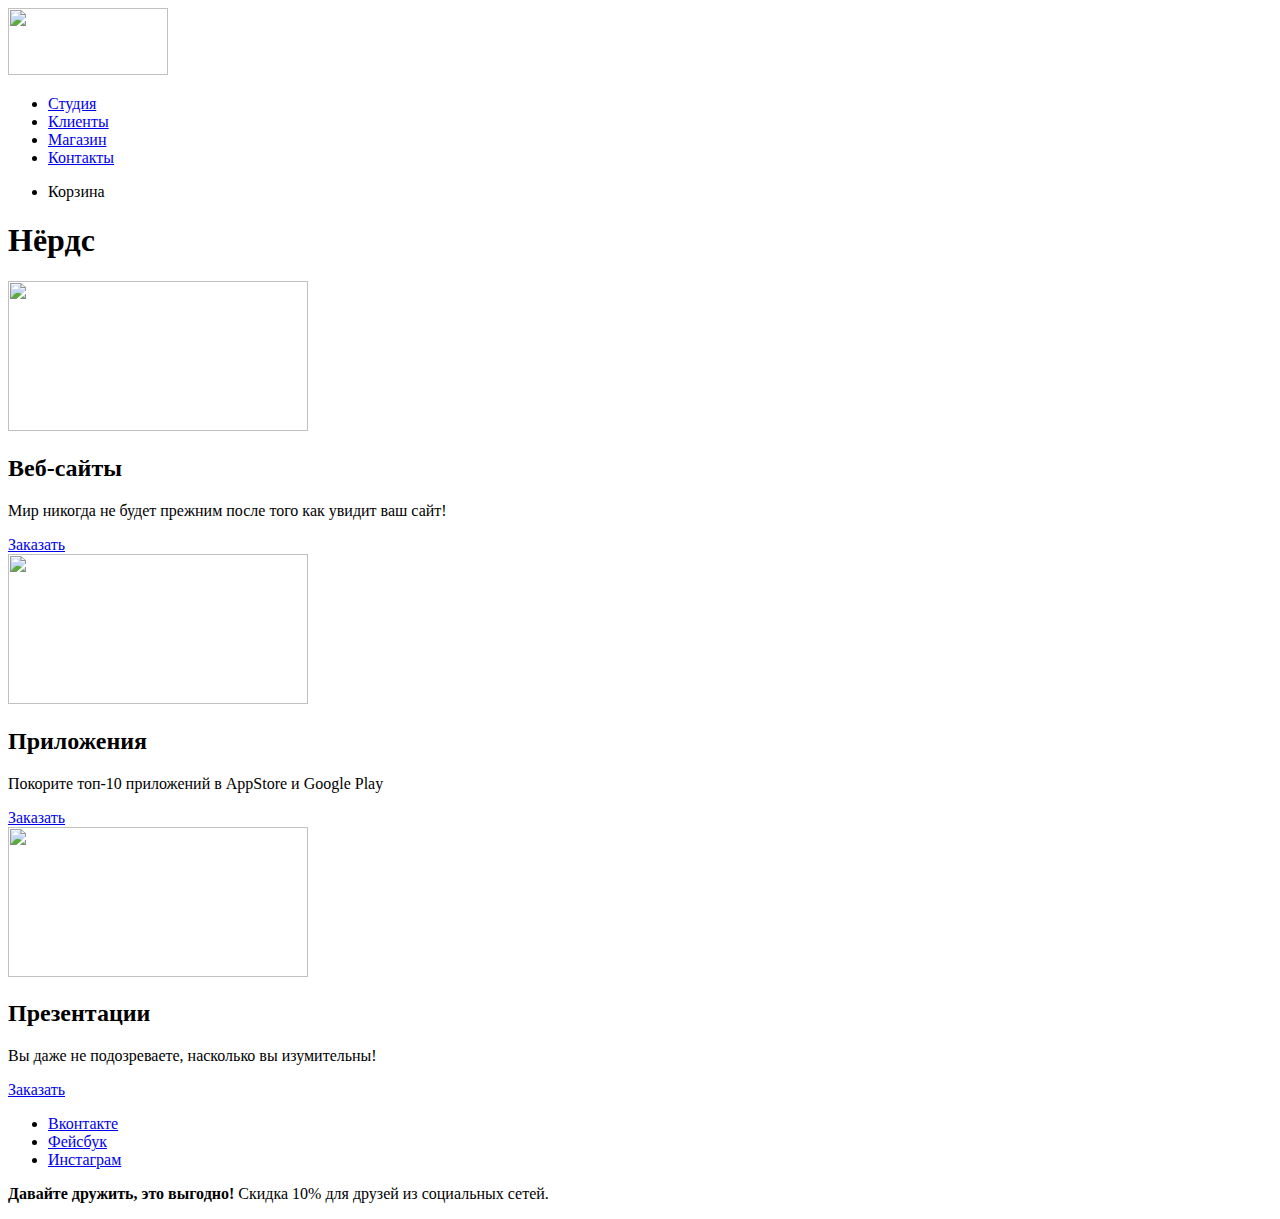
==== index.html @ 56edaf21 "Main page" ====
<!DOCTYPE html>
<html lang="ru">
  <head>
    <meta charset="utf-8">
    <title>Нёрдс</title>
  </head>
  <body>
    <header class="main-header">
      <nav class="main-navigation">
        <a class="main-header-logo">
          <img src="img/logo.svg" width="160" height="67">
        </a>
        <ul class="main-menu">
          <li><a href="studio.html">Студия</a></li>
          <li><a href="clients.html">Клиенты</a></li>
          <li><a href="catalog.html">Магазин</a></li>
          <li><a href="contacts.html">Контакты</a></li>
        </ul>
        <ul class="cart">
          <li class="login-cart">Корзина</li>
        </ul>
      </nav>
    </header>
    <main class="container">
      <h1 class="visually-hidden">Нёрдс</h1>
      <section class="features">
        <!--Здесь будет реклама, возможно article-->
      </section>
      <section class="web-site">
        <a href="#"><img src="img/web-site.svg" width="300" height="150"></a>
        <h2>Веб-сайты</h2>
        <p>
          Мир никогда не будет прежним после того как увидит ваш сайт!
        </p>
        <a class="button" href="order.html">Заказать</a>
      </section>
      <section class="apps">
        <a href="#"><img src="img/apps.svg" width="300" height="150"></a>
        <h2>Приложения</h2>
        <p>
          Покорите топ-10 приложений в AppStore и Google Play
        </p>
        <a class="button" href="order.html">Заказать</a>
      </section>
      <section class="presentation">
        <a href="#"><img src="img/presentation.svg" width="300" height="150"></a>
        <h2>Презентации</h2>
        <p>
          Вы даже не подозреваете, насколько вы изумительны!</p>
        <a class="button" href="order.html">Заказать</a>
      </section>
      <section>
        <!--Здесь будет информация-->
      </section>
    </main>
    <footer class="main-footer">
      <div class="footer-social">
        <ul>
          <li><a href="#">Вконтакте</a></li>
          <li><a href="#">Фейсбук</a></li>
          <li><a href="#">Инстаграм</a></li>
        </ul>
      </div>
      <p class="footer-slogan">
        <b>Давайте дружить, это выгодно!</b>
        Скидка 10% для друзей из социальных сетей.
      </p>
    </footer>
  </body>
</html>
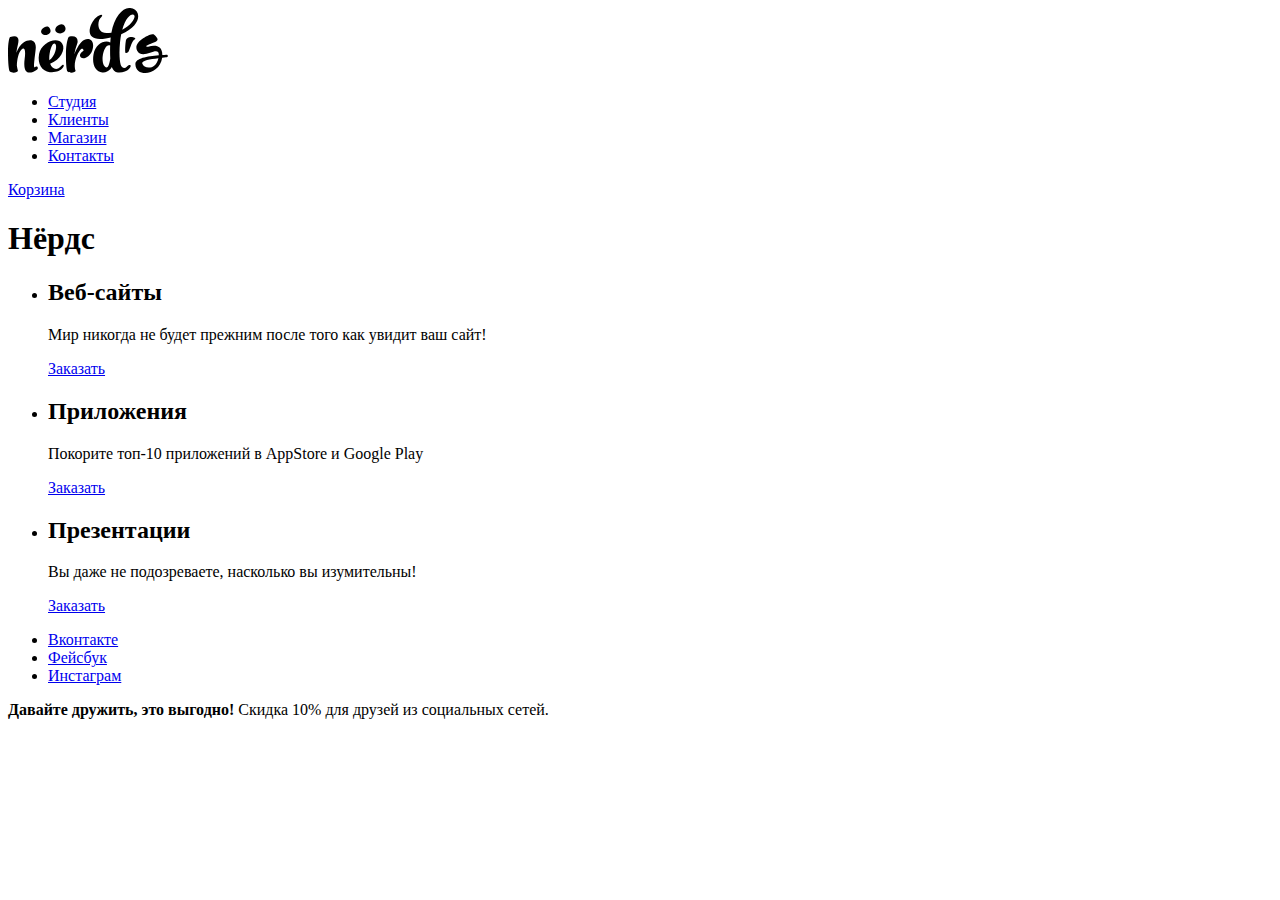
==== commit 343f1f00: "image" ====
--- a/index.html
+++ b/index.html
@@ -1,70 +1,70 @@
 <!DOCTYPE html>
 <html lang="ru">
-  <head>
-    <meta charset="utf-8">
-    <title>Нёрдс</title>
-  </head>
-  <body>
-    <header class="main-header">
-      <nav class="main-navigation">
-        <a class="main-header-logo">
-          <img src="img/logo.svg" width="160" height="67">
-        </a>
-        <ul class="main-menu">
-          <li><a href="studio.html">Студия</a></li>
-          <li><a href="clients.html">Клиенты</a></li>
-          <li><a href="catalog.html">Магазин</a></li>
-          <li><a href="contacts.html">Контакты</a></li>
-        </ul>
-        <ul class="cart">
-          <li class="login-cart">Корзина</li>
-        </ul>
-      </nav>
-    </header>
-    <main class="container">
-      <h1 class="visually-hidden">Нёрдс</h1>
-      <section class="features">
-        <!--Здесь будет реклама, возможно article-->
-      </section>
-      <section class="web-site">
-        <a href="#"><img src="img/web-site.svg" width="300" height="150"></a>
-        <h2>Веб-сайты</h2>
-        <p>
-          Мир никогда не будет прежним после того как увидит ваш сайт!
-        </p>
-        <a class="button" href="order.html">Заказать</a>
-      </section>
-      <section class="apps">
-        <a href="#"><img src="img/apps.svg" width="300" height="150"></a>
-        <h2>Приложения</h2>
-        <p>
-          Покорите топ-10 приложений в AppStore и Google Play
-        </p>
-        <a class="button" href="order.html">Заказать</a>
-      </section>
-      <section class="presentation">
-        <a href="#"><img src="img/presentation.svg" width="300" height="150"></a>
-        <h2>Презентации</h2>
-        <p>
-          Вы даже не подозреваете, насколько вы изумительны!</p>
-        <a class="button" href="order.html">Заказать</a>
-      </section>
-      <section>
-        <!--Здесь будет информация-->
-      </section>
-    </main>
-    <footer class="main-footer">
-      <div class="footer-social">
-        <ul>
-          <li><a href="#">Вконтакте</a></li>
-          <li><a href="#">Фейсбук</a></li>
-          <li><a href="#">Инстаграм</a></li>
-        </ul>
-      </div>
-      <p class="footer-slogan">
-        <b>Давайте дружить, это выгодно!</b>
-        Скидка 10% для друзей из социальных сетей.
-      </p>
-    </footer>
-  </body>
+	<head>
+		<meta charset="utf-8">
+		<title>Нёрдс</title>
+	</head>
+	<body>
+		<header class="main-header">
+			<nav class="main-navigation">
+				<a>
+					<img src="img/logo.svg" width="160" height="65" alt="Нёрдс">
+				</a>
+				<ul class="main-menu">
+					<li><a href="studio.html">Студия</a></li>
+					<li><a href="clients.html">Клиенты</a></li>
+					<li><a href="catalog.html">Магазин</a></li>
+					<li><a href="contacts.html">Контакты</a></li>
+				</ul>
+			</nav>
+			<p class="login-cart">
+				<a href="#">Корзина</a>
+			</p>
+		</header>
+		<main class="container">
+			<h1 class="visually-hidden">Нёрдс</h1>
+			<section class="features">
+				<!--Здесь будет реклама, возможно article-->
+			</section>
+			<ul class="service">
+				<li class="web-site">
+					<h2>Веб-сайты</h2>
+					<p>
+						Мир никогда не будет прежним после того как увидит ваш сайт!
+					</p>
+					<a class="button" href="order.html">Заказать</a>
+				</li>
+				<li class="apps">
+					<h2>Приложения</h2>
+					<p>
+						Покорите топ-10 приложений в AppStore и Google Play
+					</p>
+					<a class="button" href="order.html">Заказать</a>
+				</li>
+				<li class="presentation">
+					<h2>Презентации</h2>
+					<p>
+					Вы даже не подозреваете, насколько вы изумительны!
+					</p>
+					<a class="button" href="order.html">Заказать</a>
+				</li>
+			</ul>
+			<section>
+				<!--Здесь будет информация-->
+			</section>
+		</main>
+		<footer class="main-footer">
+			<div class="footer-social">
+				<ul>
+					<li><a href="#">Вконтакте</a></li>
+					<li><a href="#">Фейсбук</a></li>
+					<li><a href="#">Инстаграм</a></li>
+				</ul>
+			</div>
+			<p class="footer-slogan">
+				<b>Давайте дружить, это выгодно!</b>
+				Скидка 10% для друзей из социальных сетей.
+			</p>
+		</footer>
+	</body>
 </html>
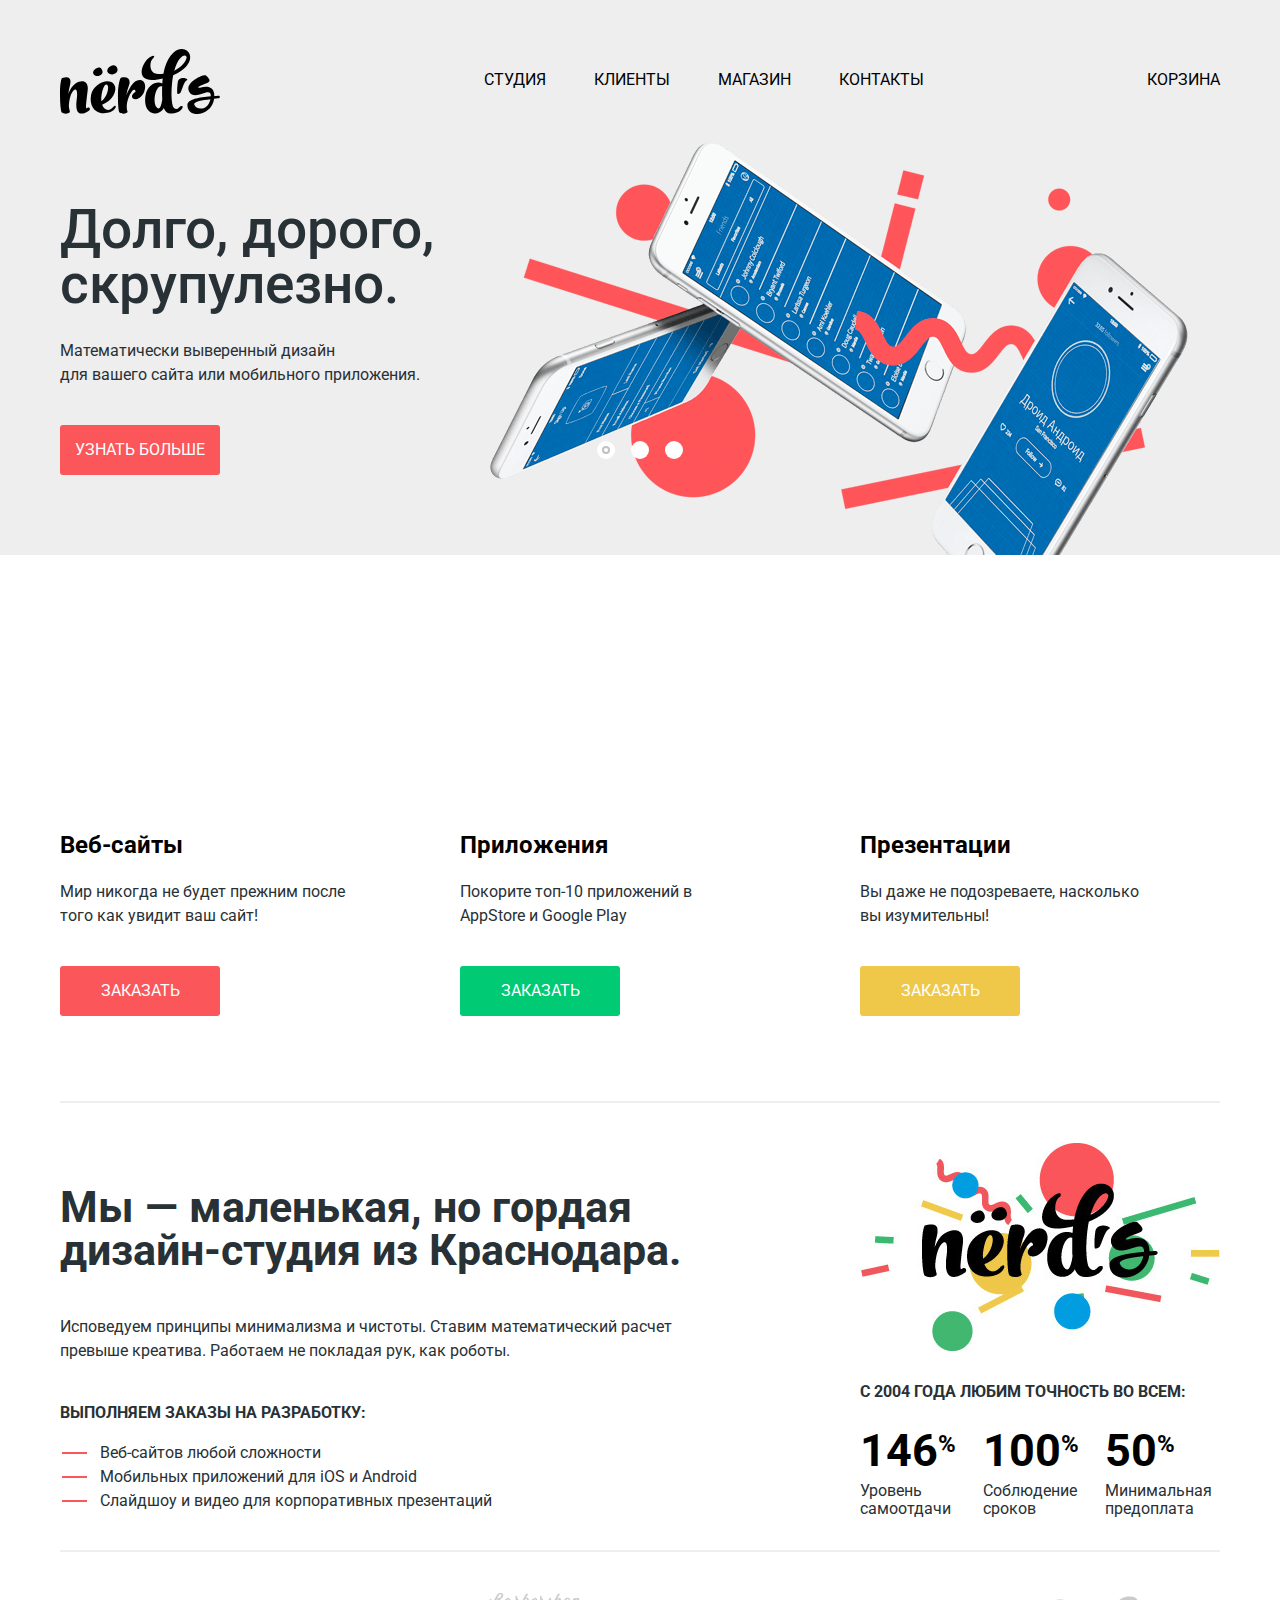
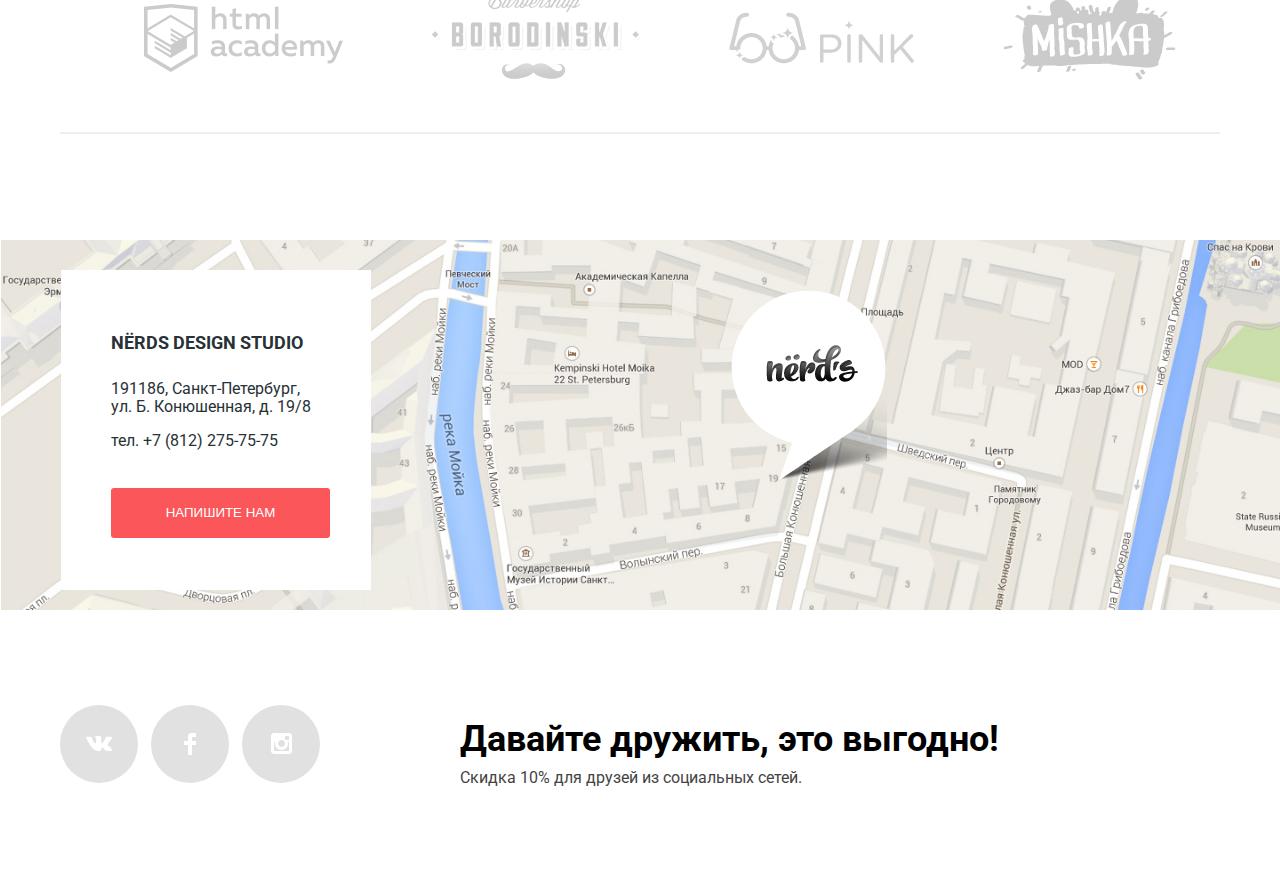
==== commit a8186839: "80%" ====
--- a/index.html
+++ b/index.html
@@ -1,70 +1,333 @@
 <!DOCTYPE html>
 <html lang="ru">
-	<head>
-		<meta charset="utf-8">
-		<title>Нёрдс</title>
-	</head>
-	<body>
-		<header class="main-header">
-			<nav class="main-navigation">
-				<a>
-					<img src="img/logo.svg" width="160" height="65" alt="Нёрдс">
-				</a>
-				<ul class="main-menu">
-					<li><a href="studio.html">Студия</a></li>
-					<li><a href="clients.html">Клиенты</a></li>
-					<li><a href="catalog.html">Магазин</a></li>
-					<li><a href="contacts.html">Контакты</a></li>
-				</ul>
-			</nav>
-			<p class="login-cart">
-				<a href="#">Корзина</a>
-			</p>
-		</header>
-		<main class="container">
-			<h1 class="visually-hidden">Нёрдс</h1>
-			<section class="features">
-				<!--Здесь будет реклама, возможно article-->
-			</section>
-			<ul class="service">
-				<li class="web-site">
-					<h2>Веб-сайты</h2>
-					<p>
-						Мир никогда не будет прежним после того как увидит ваш сайт!
-					</p>
-					<a class="button" href="order.html">Заказать</a>
-				</li>
-				<li class="apps">
-					<h2>Приложения</h2>
-					<p>
-						Покорите топ-10 приложений в AppStore и Google Play
-					</p>
-					<a class="button" href="order.html">Заказать</a>
-				</li>
-				<li class="presentation">
-					<h2>Презентации</h2>
-					<p>
-					Вы даже не подозреваете, насколько вы изумительны!
-					</p>
-					<a class="button" href="order.html">Заказать</a>
-				</li>
-			</ul>
-			<section>
-				<!--Здесь будет информация-->
-			</section>
-		</main>
-		<footer class="main-footer">
-			<div class="footer-social">
-				<ul>
-					<li><a href="#">Вконтакте</a></li>
-					<li><a href="#">Фейсбук</a></li>
-					<li><a href="#">Инстаграм</a></li>
-				</ul>
-			</div>
-			<p class="footer-slogan">
-				<b>Давайте дружить, это выгодно!</b>
-				Скидка 10% для друзей из социальных сетей.
-			</p>
-		</footer>
-	</body>
+  <head>
+    <meta charset="utf-8" />
+    <title>Нёрдс</title>
+    <link
+      href="https://fonts.googleapis.com/css?family=Roboto:400,500,700&amp;subset=cyrillic"
+      rel="stylesheet"
+    />
+    <link href="css/normalize.css" rel="stylesheet" />
+    <link href="css/style.css" rel="stylesheet" />
+  </head>
+  <body>
+    <header class="main-header">
+      <div class="container">
+        <nav class="main-navigation">
+          <a>
+            <img src="img/logo.svg" width="160" height="65" alt="Нёрдс" />
+          </a>
+          <ul class="main-menu">
+            <li><a href="studio.html">Студия</a></li>
+            <li><a href="clients.html">Клиенты</a></li>
+            <li><a href="catalog.html">Магазин</a></li>
+            <li><a href="contacts.html">Контакты</a></li>
+          </ul>
+          <p class="login-cart">
+            <a href="#">Корзина</a>
+          </p>
+        </nav>
+        <h1 class="visually-hidden">Магазин готовых шаблонов</h1>
+        <section class="slider">
+          <div class="container">
+            <h2 class="visually-hidden">Преимущества</h2>
+            <input class="visually-hidden" type="radio" id="product-1" name="toggle" checked>
+            <input class="visually-hidden" type="radio" id="product-2" name="toggle">
+            <input class="visually-hidden" type="radio" id="product-3" name="toggle">
+            <div class="slider-controls">
+              <label
+                class="slider-controls-item slider-controls-item--1"
+                for="product-1"
+                >Первый</label
+              >
+              <label
+                class="slider-controls-item slider-controls-item--2"
+                for="product-2"
+                >Второй</label
+              >
+              <label
+                class="slider-controls-item slider-controls-item--3"
+                for="product-3"
+                >Третий</label
+              >
+            </div>
+            <ul class="slider-list">
+              <li class="slider-item">
+                <h3>
+                  Долго, дорого,<br />
+                  скрупулезно.
+                </h3>
+                <p>
+                  Математически выверенный дизайн<br />
+                  для вашего сайта или мобильного приложения.
+                </p>
+                <a class="slider-item-button button" href="#">Узнать больше</a>
+              </li>
+              <li class="slider-item">
+                <h3>Любим математику как никто другой</h3>
+                <p>
+                  Никакого креатива, только математические формулы для расчета
+                  идеальных пропорций.
+                </p>
+                <a class="slider-item-button button" href="#">Узнать больше</a>
+              </li>
+              <li class="slider-item">
+                <h3>
+                  Только ночь,<br />
+                  только хардкор
+                </h3>
+                <p>
+                  Работать днем, как все? Мы против этого.<br />
+                  Ближе к полуночи работа только начинается.
+                </p>
+                <a class="slider-item-button button" href="#">Узнать больше</a>
+              </li>
+            </ul>
+          </div>
+        </section>
+      </div>
+    </header>
+    <main>
+      <section class="features"></section>
+      <section class="service-menu container">
+        <h1 class="visually-hidden">Нёрдс</h1>
+        <ul class="service">
+          <li class="card web-site">
+            <h2>Веб-сайты</h2>
+            <p>
+              Мир никогда не будет прежним после того как увидит ваш сайт!
+            </p>
+            <a class="button" href="order.html">Заказать</a>
+          </li>
+          <li class="card apps">
+            <h2>Приложения</h2>
+            <p>
+              Покорите топ-10 приложений в AppStore и Google Play
+            </p>
+            <a class="button" href="order.html">Заказать</a>
+          </li>
+          <li class="card presentation">
+            <h2>Презентации</h2>
+            <p>
+              Вы даже не подозреваете, насколько вы изумительны!
+            </p>
+            <a class="button" href="order.html">Заказать</a>
+          </li>
+        </ul>
+      </section>
+      <section class="nerds-infromation container">
+        <!--В ie11 и мозиле уезжает-->
+        <h2 class="visually-hidden">Информация о Нёрдсе</h2>
+        <div class="nerds-infromation-text">
+          <h3>Мы — маленькая, но гордая дизайн-студия из Краснодара.</h3>
+          <p>
+            Исповедуем принципы минимализма и чистоты. Ставим математический
+            расчет превыше креатива. Работаем не покладая рук, как роботы.
+          </p>
+          <b>Выполняем заказы на разработку:</b>
+          <ul>
+            <li>Веб-сайтов любой сложности</li>
+            <li>Мобильных приложений для iOS и Android</li>
+            <li>Слайдшоу и видео для корпоративных презентаций</li>
+          </ul>
+        </div>
+        <div class="nerds-infromation-stat">
+          <b>с 2004 года Любим точность во всем:</b>
+          <ul>
+            <li>
+              <strong>146<span>%</span></strong> Уровень самоотдачи
+            </li>
+            <li>
+              <strong>100<span>%</span></strong> Соблюдение сроков
+            </li>
+            <li>
+              <strong>50<span>%</span></strong> Минимальная предоплата
+            </li>
+          </ul>
+        </div>
+      </section>
+      <section class="container">
+        <h2 class="visually-hidden">Портфолио</h2>
+        <ul class="portfolio">
+          <li>
+            <a href="https://htmlacademy.ru/intensive/htmlcss"
+              ><img
+                src="img/portfolio-HTML.png"
+                alt="HTML academy"
+                width="199"
+                height="68"
+            /></a>
+          </li>
+          <li>
+            <a href="#"
+              ><img
+                src="img/portfolio-borodinski.png"
+                width="209"
+                height="90"
+                alt="borodinski"
+            /></a>
+          </li>
+          <li>
+            <a href="#"
+              ><img
+                src="img/portfolio-pink.png"
+                width="185"
+                height="52"
+                alt="pink"
+            /></a>
+          </li>
+          <li>
+            <a href="#"
+              ><img
+                src="img/portfolio-mishka.png"
+                width="173"
+                height="84"
+                alt="mishka"
+            /></a>
+          </li>
+        </ul>
+      </section>
+      <section class="contacts">
+        <h2 class="visually-hidden">Контакты Нердс</h2>
+        <div class="contacts-map">
+          <div class="container">
+            <div class="contacts-details">
+              <h2>NЁRDS DESIGN STUDIO</h2>
+              <p>191186, Санкт-Петербург, ул. Б. Конюшенная, д. 19/8</p>
+              <p>
+                тел. +7 (812) 275-75-75
+              </p>
+              <button class="feedback-button button-open button" type="submit">
+                Напишите нам
+              </button>
+            </div>
+            <div class="marker-map"></div>
+          </div>
+        </div>
+      </section>
+    </main>
+    <footer class="main-footer">
+      <div class="container">
+        <div class="footer-social">
+          <ul>
+            <li>
+              <a class="social-button" href="#"
+                ><span class="visually-hidden">Вконтакте</span>
+                <svg
+                  xmlns="http://www.w3.org/2000/svg"
+                  width="26"
+                  height="15"
+                  viewBox="0 0 26 15"
+                >
+                  <path
+                    fill="#FFF"
+                    d="M16.138 11.51c.956-.309 2.18 2.04 3.483 2.939.978.681 1.727.534 1.727.534l3.473-.05s1.815-.112.957-1.554c-.071-.12-.503-1.069-2.585-3.022-2.177-2.043-1.882-1.712.739-5.244 1.597-2.153 2.236-3.468 2.036-4.028-.192-.539-1.365-.399-1.365-.399L20.69.713c-.381.001-.704.119-.851.515-.003.004-.621 1.666-1.445 3.079-1.741 2.989-2.436 3.148-2.724 2.961-.661-.433-.494-1.737-.494-2.664 0-2.897.432-4.105-.846-4.417-.427-.104-.739-.172-1.828-.182-1.392-.021-2.574 0-3.244.329-.445.223-.786.712-.579.74.26.035.843.16 1.155.586.401.552.389 1.789.389 1.789s.229 3.411-.54 3.834c-.528.29-1.25-.302-2.803-3.016-.793-1.388-1.392-2.922-1.392-2.922s-.116-.285-.326-.441c-.25-.185-.6-.244-.6-.244L.848.684S.29.7.085.946c-.182.218-.015.668-.015.668s2.909 6.881 6.203 10.347c3.02 3.182 6.452 2.971 6.452 2.971h1.555s.469-.054.709-.312c.224-.24.214-.691.214-.691s-.031-2.109.935-2.419z"
+                  />
+                </svg>
+              </a>
+            </li>
+            <li>
+              <a class="social-button" href="#"
+                ><span class="visually-hidden">Фейсбук</span>
+                <svg
+                  xmlns="http://www.w3.org/2000/svg"
+                  width="12"
+                  height="22"
+                  viewBox="0 0 12 22"
+                >
+                  <path
+                    fill="#FFF"
+                    d="M12 4V0H8a4 4 0 0 0-4 4v4H0v4h4v10h4V12h4V8H8V4h4z"
+                  />
+                </svg>
+              </a>
+            </li>
+            <li>
+              <a class="social-button" href="#"
+                ><span class="visually-hidden">Инстаграм</span>
+                <svg
+                  version="1.1"
+                  id="Layer_1"
+                  xmlns="http://www.w3.org/2000/svg"
+                  xmlns:xlink="http://www.w3.org/1999/xlink"
+                  x="0px"
+                  y="0px"
+                  width="21px"
+                  height="21px"
+                  viewBox="0 0 21 21"
+                  enable-background="new 0 0 21 21"
+                  xml:space="preserve"
+                >
+                  <path
+                    fill="#FFFFFF"
+                    d="M18,0H3C1.35,0,0,1.35,0,3v15c0,1.65,1.35,3,3,3h15c1.65,0,3-1.35,3-3V3C21,1.35,19.65,0,18,0z M10.5,7c1.93,0,3.5,1.57,3.5,3.5S12.43,14,10.5,14S7,12.43,7,10.5S8.57,7,10.5,7z M18,18H3V9h1.181C4.067,9.482,4,9.983,4,10.5c0,3.59,2.91,6.5,6.5,6.5s6.5-2.91,6.5-6.5c0-0.517-0.066-1.018-0.181-1.5H18V18z M18,7h-4V3h4V7z"
+                  />
+                </svg>
+              </a>
+            </li>
+          </ul>
+        </div>
+        <p class="footer-slogan">
+          <b>Давайте дружить, это выгодно!</b><br />
+          Скидка 10% для друзей из социальных сетей.
+        </p>
+      </div>
+    </footer>
+    <section class="modal">
+      <h2 class="visually-hidden">Обратная связь</h2>
+      <div class="container">
+        <div class="modal-feedback">
+          <h2>Напишите нам</h2>
+          <form
+            class="feedback-form"
+            action="https://echo.htmlacademy.ru"
+            method="POST"
+          >
+            <p class="entry-field">
+              <label for="name-second-name">
+                Ваше имя:
+              </label>
+              <input
+                id="name-second-name"
+                type="text"
+                name="name"
+                placeholder="Имя Фамилия"
+              />
+            </p>
+            <p class="entry-field">
+              <label for="e-mail">
+                Ваш e-mail:
+              </label>
+              <input
+                id="e-mail"
+                type="text"
+                name="e-mail"
+                placeholder="email@example.com"
+              />
+            </p>
+            <p class="entry-field">
+              <label for="text-letter">
+                Текст письма:
+              </label>
+              <input
+                id="text-letter"
+                type="text"
+                name="text-letter"
+                placeholder="В свободной форме"
+              />
+            </p>
+            <button class="button" type="submit">
+              Отправить
+            </button>
+          </form>
+          <button
+            class="close-modal button-close"
+            type="button"
+            name="Закрыть"
+          ></button>
+        </div>
+      </div>
+    </section>
+    <script src="js/script.js"></script>
+  </body>
 </html>
--- a/css/style.css
+++ b/css/style.css
@@ -0,0 +1,785 @@
+body {
+  margin: 0;
+  font-family: "Roboto", Arial, sans-serif;
+  font-size: 16px;
+  line-height: 24px;
+  font-weight: normal;
+  letter-spacing: normal;
+  text-align: left;
+  color: #283136;
+  background: #ffffff;
+}
+a {
+  text-decoration: none;
+}
+.button {
+  display: block;
+  width: 160px;
+  color: white;
+  line-height: 18px;
+  text-transform: uppercase;
+  text-align: center;
+  padding: 16px 0px;
+  margin-top: 38px;
+  border: none;
+  border-radius: 3px;
+}
+.container {
+  width: 1160px;
+  margin: 0 auto;
+}
+/*Хедер*/
+.main-header {
+  width: 100%;
+  min-height: 132px;
+  background-color: #eeeeee;
+  margin-bottom: 80px;
+}
+.main-navigation {
+  display: flex;
+  flex-direction: row;
+  justify-content: space-between;
+  padding-top: 49px;
+  text-transform: uppercase;
+  line-height: 30px;
+  color: #000000;
+  background: #eeeeee;
+}
+.main-menu {
+  display: flex;
+  flex-direction: row;
+  justify-content: space-between;
+  width: 440px;
+  list-style: none;
+}
+.main-menu a,
+.login-cart a {
+  color: #000000;
+}
+.main-menu a:hover,
+.login-cart a:hover {
+  color: #fb565a;
+}
+.main-menu a:active,
+.login-cart a:active {
+  color: rgba(0, 0, 0, 0.3);
+}
+.login-cart {
+  position: relative;
+}
+.login-cart::before {
+  display: block;
+  position: absolute;
+  content: "";
+  top: 6px;
+  left: -26px;
+  width: 18px;
+  height: 18px;
+  background-image: url(../img/icon-cart.svg);
+  background-repeat: no-repeat;
+  background-position: 0 0;
+}
+/*Мэйн*/
+.slider {
+  position: relative;
+
+  background-color: #eeeeee;
+}
+
+.slider-controls {
+  position: absolute;
+  left: 50%;
+  bottom: 104px;
+  z-index: 100;
+
+  width: 160px;
+  height: 18px;
+
+  text-align: center;
+  font-size: 0;
+  transform: translateX(-50%);
+}
+
+.slider-controls label {
+  position: relative;
+
+  display: inline-block;
+  width: 18px;
+  height: 18px;
+  padding: 8px;
+
+  border-radius: 50%;
+  cursor: pointer;
+}
+
+.slider-controls label::after {
+  content: "";
+
+  position: absolute;
+  top: 8px;
+  left: 8px;
+  z-index: 1;
+
+  width: 18px;
+  height: 18px;
+
+  background: #ffffff;
+
+  border-radius: 50%;
+}
+
+.slider-list {
+  margin: 0;
+  padding: 0;
+
+  list-style: none;
+}
+
+.slider-item {
+  display: none;
+  padding: 78px 0 80px 0;
+}
+
+.slider-item:nth-child(1) {
+  background-image: url("../img/slider-slide1.png");
+  background-repeat: no-repeat;
+  background-position: 93% 18px;
+}
+
+.slider-item:nth-child(2) {
+  background-image: url("../img/slider-slide2.png");
+  background-repeat: no-repeat;
+  background-position: 100% 0;
+}
+
+.slider-item:nth-child(3) {
+  background-image: url("../img/slider-slide3.png");
+  background-repeat: no-repeat;
+  background-position: 100% 20px;
+}
+
+#product-1:checked ~ .slider-list .slider-item:nth-child(1) {
+  display: block;
+}
+
+#product-2:checked ~ .slider-list .slider-item:nth-child(2) {
+  display: block;
+}
+
+#product-3:checked ~ .slider-list .slider-item:nth-child(3) {
+  display: block;
+}
+
+#product-1:checked ~ .slider-controls .slider-controls-item--1::before,
+#product-2:checked ~ .slider-controls .slider-controls-item--2::before,
+#product-3:checked ~ .slider-controls .slider-controls-item--3::before {
+  content: "";
+  position: absolute;
+  left: 50%;
+  top: 50%;
+  z-index: 2;
+  width: 4px;
+  height: 4px;
+  margin: -4px;
+  background-color: inherit;
+  border: 2px solid #c1c1c1;
+  border-radius: 50%;
+}
+
+.slider-item h3 {
+  max-width: 600px;
+  margin: 0;
+  margin-bottom: 27px;
+
+  font-size: 55px;
+  line-height: 55px;
+  font-weight: 500;
+}
+
+.slider-item p {
+  max-width: 430px;
+  margin: 0;
+  margin-bottom: 38px;
+}
+.service-menu {
+  border-bottom: 2px solid #eeeeee;
+  margin-bottom: 40px;
+}
+.service {
+  display: flex;
+  flex-direction: row;
+  justify-content: flex-start;
+  list-style: none;
+  margin: 0px;
+  margin-bottom: 85px;
+  padding: 0px;
+}
+.service h2 {
+  font-size: 24px;
+  line-height: 30px;
+  color: black;
+}
+.card {
+  width: 300px;
+  padding-top: 175px;
+  padding-right: 100px;
+  background-repeat: no-repeat;
+  background-position: top left;
+}
+.web-site {
+  background-image: url("../img/service-web-site.jpg");
+}
+.web-site .button,
+.catalog-button,
+.slider-item-button {
+  background: #fb565a;
+}
+.web-site .button:hover,
+.catalog-button:hover,
+.slider-item-button:hover {
+  background: #e74246;
+}
+.web-site .button:active,
+.catalog-button:active,
+.slider-item-button:active {
+  background: #d7373b;
+  color: rgba(255, 255, 255, 0.3);
+}
+.apps {
+  background-image: url("../img/service-apps.jpg");
+}
+.apps .button {
+  background: #00ca74;
+}
+.apps .button:hover {
+  background: #00bc6c;
+}
+.apps .button:active {
+  background: #00aa62;
+  color: rgba(255, 255, 255, 0.3);
+}
+.presentation {
+  background-image: url("../img/service-presentation.jpg");
+  padding-right: 60px;
+}
+.presentation .button {
+  background: #efc84a;
+}
+.presentation .button:hover {
+  background: #eab534;
+}
+.presentation .button:active {
+  background: #e5a722;
+  color: rgba(255, 255, 255, 0.3);
+}
+.nerds-infromation {
+  display: flex;
+  justify-content: space-between;
+}
+.nerds-infromation-text {
+  width: 650px;
+}
+.nerds-infromation-text h3 {
+  font-size: 43px;
+  line-height: 43px;
+}
+.nerds-infromation-text p {
+  margin-top: 38px;
+  margin-bottom: 38px;
+}
+.nerds-infromation-text ul {
+  list-style: none;
+}
+.nerds-infromation-text li {
+  position: relative;
+}
+.nerds-infromation-text li::before {
+  display: block;
+  position: absolute;
+  content: "";
+  top: 11px;
+  left: -38px;
+  width: 25px;
+  height: 2px;
+  background-color: #fb565a;
+}
+.nerds-infromation b {
+  text-transform: uppercase;
+}
+.nerds-infromation-stat {
+  position: relative;
+  width: 360px;
+  padding: 0;
+  padding-top: 240px;
+  line-height: 18px;
+}
+.nerds-infromation-stat::before {
+  content: "";
+  display: block;
+  width: 360px;
+  height: 208px;
+  position: absolute;
+  top: 0;
+  left: 0;
+  background-image: url(../img/stat-logo.jpg);
+  background-repeat: no-repeat;
+}
+.nerds-infromation-stat ul {
+  display: flex;
+  justify-content: space-between;
+  margin-top: 38px;
+  padding: 0;
+  list-style: none;
+}
+.nerds-infromation-stat li {
+  width: 95px;
+  margin-right: 20px;
+}
+.nerds-infromation-stat strong {
+  display: block;
+  margin-bottom: 26px;
+  font-size: 45px;
+  line-height: 10px;
+  color: black;
+}
+.nerds-infromation-stat span {
+  font-size: 24px;
+  vertical-align: 14px;
+}
+.portfolio {
+  display: flex;
+  min-height: 180px;
+  justify-content: space-around;
+  align-items: center;
+  border-bottom: 2px solid #eeeeee;
+  border-top: 2px solid #eeeeee;
+  margin-bottom: 80px;
+  list-style: none;
+}
+.portfolio img {
+  opacity: 0.2;
+}
+.portfolio img:hover {
+  opacity: 1;
+}
+.portfolio img:active {
+  opacity: 0.1;
+}
+.contacts-map {
+  padding: 0;
+  margin: 0;
+  width: 100%;
+  height: 420px;
+  background-image: url(../img/map.jpg);
+  background-repeat: no-repeat;
+  background-size: 100%;
+  background-position: center;
+  border: 1px solid transparent;
+}
+.contacts-details {
+  width: 260px;
+  height: 277px;
+  margin: 0;
+  margin-top: 55px;
+  line-height: 18px;
+  padding-left: 50px;
+  padding-top: 43px;
+  background-color: white;
+}
+.contacts-details h2 {
+  font-size: 18px;
+  line-height: 30px;
+  margin-bottom: 22px;
+}
+.contacts-details p {
+  width: 205px;
+  margin-bottom: 15px;
+}
+/*не знаю как маркер разместить*/
+.marker-map {
+  width: 156px;
+  height: 190px;
+  margin-top: -300px;
+  margin-left: 670px;
+  background-image: url(../img/map-marker.png);
+  background-repeat: no-repeat;
+}
+.feedback-button {
+  width: 219px;
+  height: 50px;
+  background-color: #fb565a;
+  cursor: pointer;
+}
+/*футер*/
+.main-footer .container {
+  display: flex;
+  padding: 69px 0px;
+}
+.footer-social {
+  width: 260px;
+  text-align: center;
+  padding-right: 140px;
+}
+.footer-social a {
+  color: #e1e1e1;
+}
+.footer-social ul {
+  display: flex;
+  width: 260px;
+  flex-wrap: wrap;
+  justify-content: space-between;
+  list-style: none;
+  margin: 0 auto;
+  padding: 0;
+}
+.footer-slogan {
+  color: #444444;
+  line-height: 32px;
+}
+.footer-slogan b {
+  color: #000000;
+  font-size: 36px;
+  line-height: 36px;
+}
+.social-button {
+  display: flex;
+  align-items: center;
+  justify-content: center;
+  border-radius: 50%;
+  width: 78px;
+  height: 78px;
+  background-color: #e1e1e1;
+}
+.social-button:hover {
+  background-color: #e74246;
+}
+.social-button:active {
+  background-color: #d7373b;
+}
+.social-button:active path {
+  fill: #e37376;
+}
+/*каталог*/
+.inner-page .container h1 {
+  font-size: 55px;
+  text-align: center;
+  padding-top: 27px;
+  padding-bottom: 118px;
+  line-height: 55px;
+  color: black;
+}
+.catalog-columns {
+  display: flex;
+  justify-content: space-between;
+}
+.filters {
+  width: 260px;
+}
+.filter-button {
+  background-color: #eeeeee;
+  color: black;
+  line-height: 18px;
+}
+.filter-button:hover {
+  background-color: #dfdfdf;
+}
+.filter-button:active {
+  background-color: #d5d5d5;
+  color: rgba(0, 0, 0, 0.3);
+}
+.filters fieldset {
+  border: none;
+}
+.filters legend {
+  font-size: 18px;
+  font-weight: bold;
+  line-height: 30px;
+  text-transform: uppercase;
+}
+.filters ul {
+  list-style: none;
+  line-height: 20px;
+  padding: 0;
+}
+.filter-item {
+  margin: 0;
+  padding: 0;
+  border: none;
+  width: 260px;
+  margin: 50px auto;
+}
+
+.range-filter {
+  width: 260px;
+  margin-top: 49px;
+}
+
+.filter-item legend {
+  font-size: 18px;
+  line-height: 24px;
+  text-transform: uppercase;
+  font-weight: 700;
+}
+
+.range-controls {
+  position: relative;
+  height: 41px;
+  margin-bottom: 15px;
+  padding-top: 39px;
+  padding-right: 20px;
+  padding-left: 20px;
+  background-color: #f1f1f1;
+  border-radius: 5px;
+}
+
+.range-controls .scale {
+  height: 2px;
+  background: #d7dcde;
+}
+
+.range-controls .bar {
+  width: 70%;
+  height: 2px;
+  background: #00ca74;
+}
+
+.range-controls .toggle {
+  position: absolute;
+  top: 31px;
+  left: 0;
+  width: 4px;
+  height: 4px;
+  padding: 0;
+  border: 8px solid #ffffff;
+  background-color: #ababab;
+  box-shadow: 0 2px 1px 0 #cfcfcf;
+  border-radius: 50%;
+  cursor: pointer;
+}
+.range-controls .toggle-min {
+  left: 50px;
+}
+.range-controls .toggle-max {
+  left: 110px;
+}
+.price-controls {
+  font-size: 0;
+}
+.price-controls label {
+  display: inline-block;
+  width: 50%;
+  font-size: 16px;
+  text-transform: uppercase;
+}
+.price-controls input {
+  width: 60px;
+  padding: 8px 10px;
+  margin-left: 10px;
+  font-family: Roboto, Arial, sans-serif;
+  font-size: 16px;
+  text-align: center;
+  color: #283136;
+  border: none;
+  border-radius: 5px;
+  background: #f1f1f1;
+}
+.max-price {
+  text-align: right;
+}
+.filters input[type="radio"] + label::before {
+  content: "";
+  display: inline-block;
+  width: 25px;
+  height: 25px;
+  margin-right: 8px;
+  margin-bottom: 15px;
+  padding: 0;
+  vertical-align: top;
+  background-image: url(../img/radio-off.svg);
+  background-repeat: no-repeat;
+  opacity: 0.4;
+}
+.filters input[type="radio"]:checked + label::before {
+  background-image: url(../img/radio-on.svg);
+  background-repeat: no-repeat;
+  opacity: 0.4;
+}
+.filters input[type="checkbox"] + label::before {
+  content: "";
+  display: inline-block;
+  width: 27px;
+  height: 23px;
+  margin-right: 8px;
+  margin-bottom: 18px;
+  vertical-align: top;
+  background-image: url(../img/checkbox-off.svg);
+  background-repeat: no-repeat;
+  opacity: 0.4;
+}
+.filters input[type="checkbox"]:checked + label::before {
+  background-image: url(../img/checkbox-on.svg);
+  background-repeat: no-repeat;
+  opacity: 0.4;
+}
+.filters input[type="checkbox"]:hover + label::before,
+.filters input[type="radio"]:hover + label::before {
+  opacity: 1;
+}
+.filter-input:disabled + label {
+  color: rgba(40, 49, 54, 0.3);
+}
+.filter-button {
+  width: 260px;
+}
+.sort {
+  margin-top: 33px;
+  display: flex;
+  justify-content: space-between;
+  align-items: center;
+}
+.sort-column {
+  width:360px;
+  border: 1px solid black;
+}
+.sort ul {
+  display: flex;
+  justify-content: space-between;
+  list-style: none;
+  padding: 0;
+  margin: 0;
+}
+.sort a {
+  color: black;
+}
+.catalog {
+  width: 760px;
+}
+.catalog-list {
+  display: flex;
+  flex-wrap: wrap;
+  padding: 0px;
+  margin: 0px;
+  list-style: none;
+}
+.catalog-item {
+  width: 360px;
+  min-height: 620px;
+  margin-bottom: 33px;
+  margin-right: 40px;
+}
+.catalog-item:nth-child(2n) {
+  margin-right: 0px;
+}
+.catalog-item a {
+  color: white;
+  text-transform: uppercase;
+}
+.catalog-item h3 {
+  color: black;
+  line-height: 30px;
+  font-size: 18px;
+}
+.catalog-item-information {
+  color: #666666;
+  line-height: 18px;
+}
+/*доп стили*/
+.visually-hidden:not(:focus):not(:active),
+input[type="checkbox"].visually-hidden,
+input[type="radio"].visually-hidden {
+  position: absolute;
+  width: 1px;
+  height: 1px;
+  margin: -1px;
+  border: 0;
+  padding: 0;
+  white-space: nowrap;
+  clip-path: inset(100%);
+  clip: rect(0 0 0 0); /*В лекции без ","*/
+  overflow: hidden;
+}
+
+.modal-feedback {
+  display: none;
+  position: fixed;
+  background-color: white;
+  padding-left: 100px;
+  padding-right: 100px;
+  padding-top: 75px;
+  padding-bottom: 90px;
+  bottom: 180px;
+  width: 760px;
+  height: 425px;
+  margin: 0 100px;
+  box-shadow: 0 25px 55px 10px #595a5a;
+}
+.modal--show {
+  display: block;
+}
+.modal-feedback h2 {
+  margin: 0;
+  margin-bottom: 28px;
+  font-size: 45px;
+  line-height: 45px;
+}
+.feedback-form {
+  display: flex;
+  flex-wrap: wrap;
+  justify-content: space-between;
+}
+.entry-field {
+  width: 360px;
+  font-size: 16px;
+  line-height: 18px;
+  font-weight: 700;
+  vertical-align: top;
+}
+.entry-field:first-child {
+  margin-right: 40px;
+}
+.entry-field:nth-child(3) {
+  width: 760px;
+  margin-bottom: 47px;
+}
+.entry-field input {
+  padding: 0;
+  width: 100%;
+  height: 50px;
+  border: 1px solid #d7dcde;
+}
+.entry-field:nth-child(3) input {
+  min-height: 120px;
+}
+.feedback-form .button {
+  margin: 0;
+  width: 260px;
+  height: 50px;
+  background-color: #fb565a;
+  cursor: pointer;
+}
+.close-modal {
+  position: absolute;
+  right: 90px;
+  top: 80px;
+  width: 30px;
+  height: 30px;
+  background-color: transparent;
+  border: none;
+  cursor: pointer;
+}
+.close-modal:before,
+.close-modal:after {
+  position: absolute;
+  left: 9px;
+  bottom: 1px;
+  content: " ";
+  height: 30px;
+  width: 4px;
+  background-color: #fecccd;
+}
+.close-modal:before {
+  transform: rotate(45deg);
+}
+.close-modal:after {
+  transform: rotate(-45deg);
+}
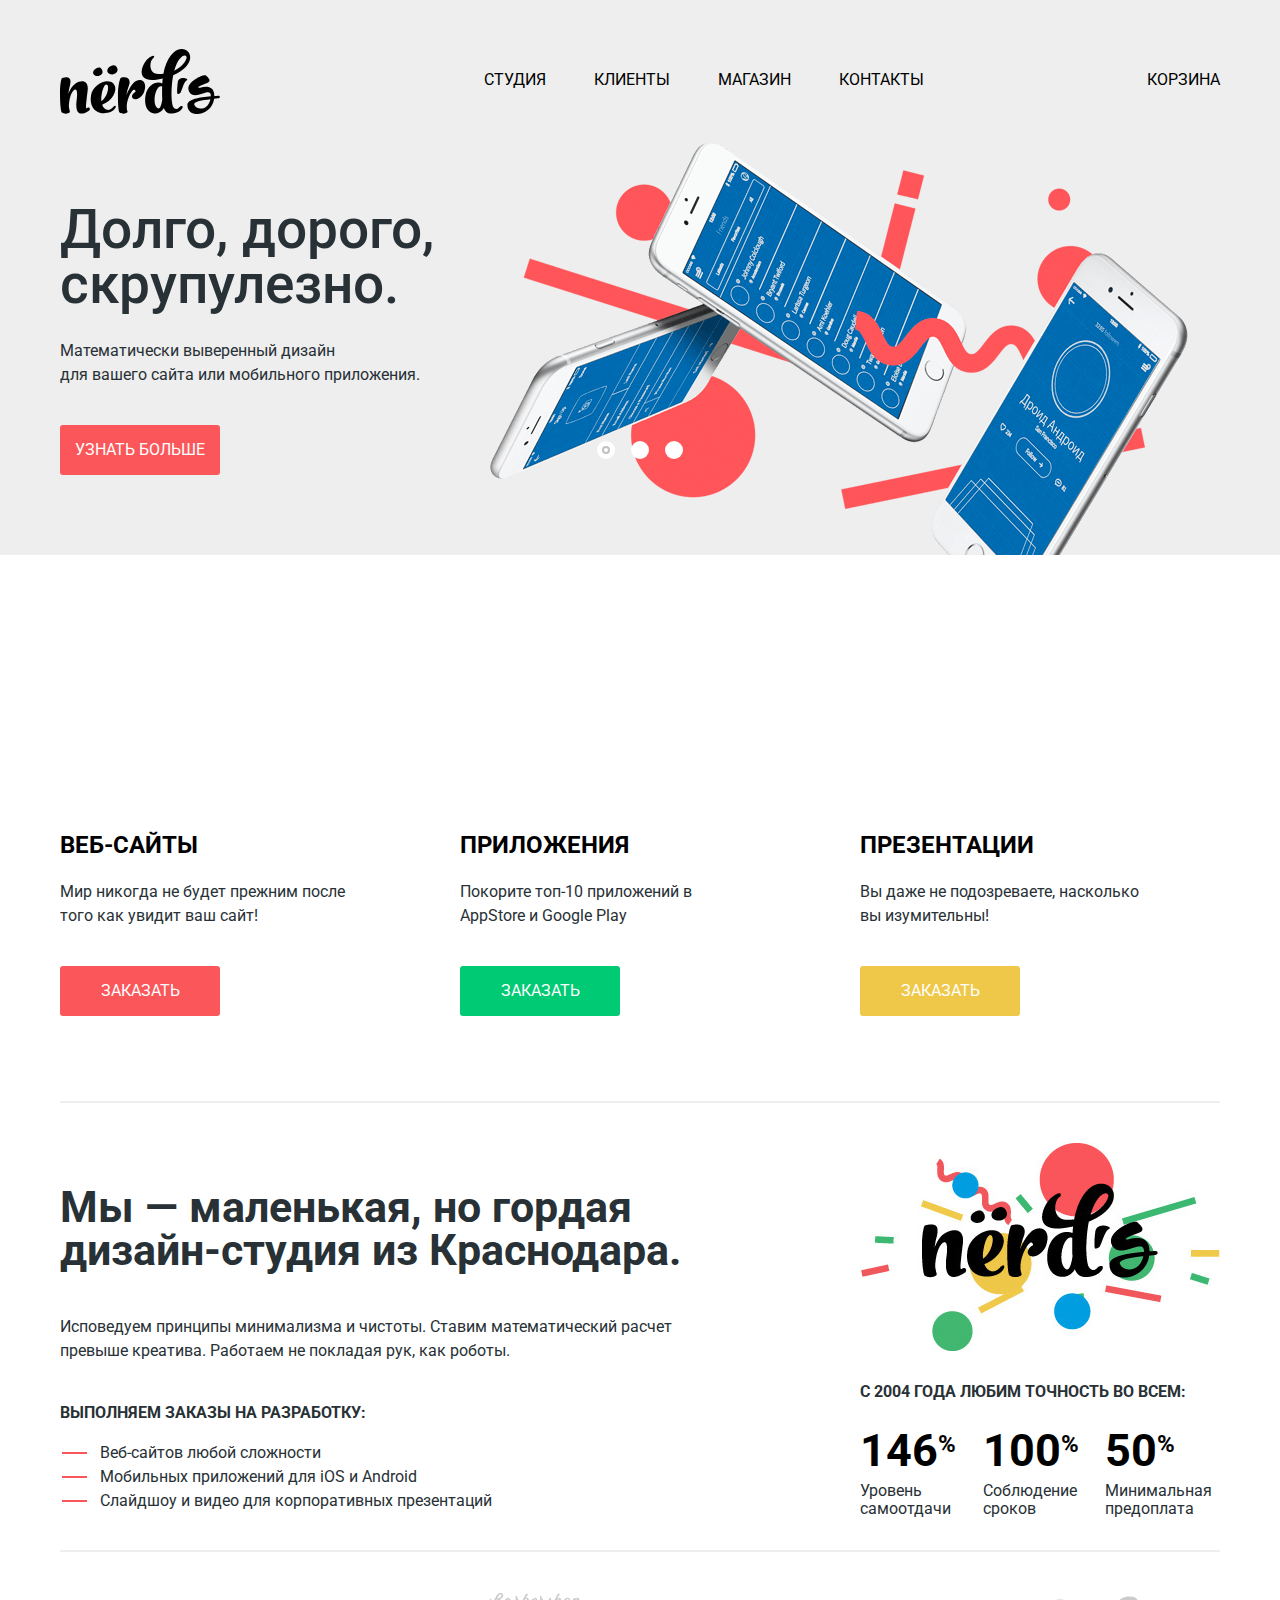
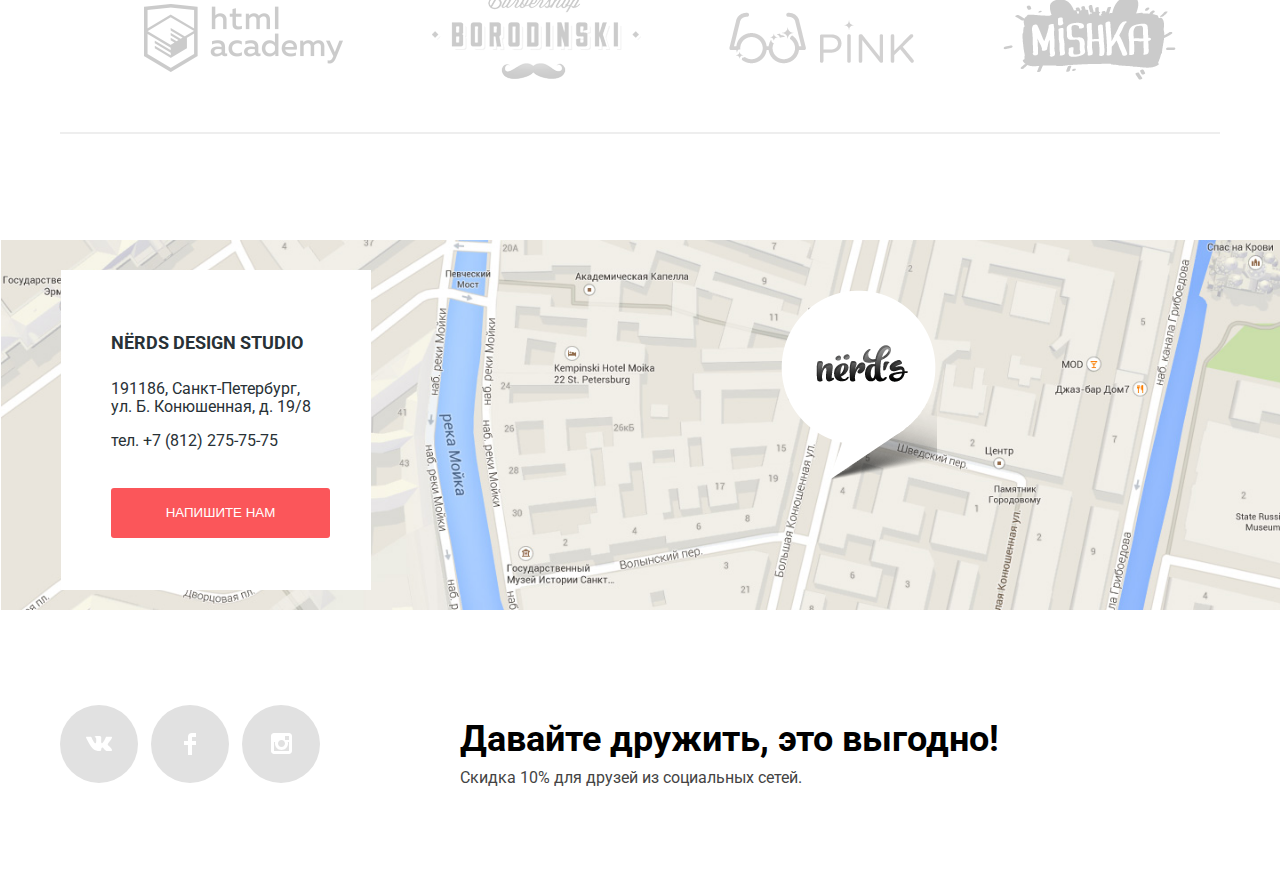
==== commit edb8c28f: "finish" ====
--- a/index.html
+++ b/index.html
@@ -31,9 +31,25 @@
         <section class="slider">
           <div class="container">
             <h2 class="visually-hidden">Преимущества</h2>
-            <input class="visually-hidden" type="radio" id="product-1" name="toggle" checked>
-            <input class="visually-hidden" type="radio" id="product-2" name="toggle">
-            <input class="visually-hidden" type="radio" id="product-3" name="toggle">
+            <input
+              class="visually-hidden"
+              type="radio"
+              id="product-1"
+              name="toggle"
+              checked
+            />
+            <input
+              class="visually-hidden"
+              type="radio"
+              id="product-2"
+              name="toggle"
+            />
+            <input
+              class="visually-hidden"
+              type="radio"
+              id="product-3"
+              name="toggle"
+            />
             <div class="slider-controls">
               <label
                 class="slider-controls-item slider-controls-item--1"
@@ -61,7 +77,7 @@
                   Математически выверенный дизайн<br />
                   для вашего сайта или мобильного приложения.
                 </p>
-                <a class="slider-item-button button" href="#">Узнать больше</a>
+                <a class="red-button button" href="#">Узнать больше</a>
               </li>
               <li class="slider-item">
                 <h3>Любим математику как никто другой</h3>
@@ -69,7 +85,7 @@
                   Никакого креатива, только математические формулы для расчета
                   идеальных пропорций.
                 </p>
-                <a class="slider-item-button button" href="#">Узнать больше</a>
+                <a class="red-button button" href="#">Узнать больше</a>
               </li>
               <li class="slider-item">
                 <h3>
@@ -80,7 +96,7 @@
                   Работать днем, как все? Мы против этого.<br />
                   Ближе к полуночи работа только начинается.
                 </p>
-                <a class="slider-item-button button" href="#">Узнать больше</a>
+                <a class="red-button button" href="#">Узнать больше</a>
               </li>
             </ul>
           </div>
@@ -93,21 +109,21 @@
         <h1 class="visually-hidden">Нёрдс</h1>
         <ul class="service">
           <li class="card web-site">
-            <h2>Веб-сайты</h2>
+            <h2 class="service-name">Веб-сайты</h2>
             <p>
               Мир никогда не будет прежним после того как увидит ваш сайт!
             </p>
-            <a class="button" href="order.html">Заказать</a>
+            <a class="button red-button" href="order.html">Заказать</a>
           </li>
           <li class="card apps">
-            <h2>Приложения</h2>
+            <h2 class="service-name">Приложения</h2>
             <p>
               Покорите топ-10 приложений в AppStore и Google Play
             </p>
             <a class="button" href="order.html">Заказать</a>
           </li>
           <li class="card presentation">
-            <h2>Презентации</h2>
+            <h2 class="service-name">Презентации</h2>
             <p>
               Вы даже не подозреваете, насколько вы изумительны!
             </p>
@@ -197,7 +213,10 @@
               <p>
                 тел. +7 (812) 275-75-75
               </p>
-              <button class="feedback-button button-open button" type="submit">
+              <button
+                class="feedback-button button-open red-button button"
+                type="submit"
+              >
                 Напишите нам
               </button>
             </div>
@@ -316,7 +335,7 @@
                 placeholder="В свободной форме"
               />
             </p>
-            <button class="button" type="submit">
+            <button class="button red-button" type="submit">
               Отправить
             </button>
           </form>
--- a/css/style.css
+++ b/css/style.css
@@ -34,6 +34,10 @@
   min-height: 132px;
   background-color: #eeeeee;
   margin-bottom: 80px;
+}
+.inner-page .main-header {
+  margin-bottom: 0;
+  height: 357px;
 }
 .main-navigation {
   display: flex;
@@ -214,10 +218,11 @@
   margin-bottom: 85px;
   padding: 0px;
 }
-.service h2 {
+.service-name {
   font-size: 24px;
   line-height: 30px;
   color: black;
+  text-transform: uppercase;
 }
 .card {
   width: 300px;
@@ -229,19 +234,13 @@
 .web-site {
   background-image: url("../img/service-web-site.jpg");
 }
-.web-site .button,
-.catalog-button,
-.slider-item-button {
+.red-button {
   background: #fb565a;
 }
-.web-site .button:hover,
-.catalog-button:hover,
-.slider-item-button:hover {
+.red-button:hover {
   background: #e74246;
 }
-.web-site .button:active,
-.catalog-button:active,
-.slider-item-button:active {
+.red-button:active {
   background: #d7373b;
   color: rgba(255, 255, 255, 0.3);
 }
@@ -397,10 +396,11 @@
 }
 /*не знаю как маркер разместить*/
 .marker-map {
+  position: relative;
   width: 156px;
   height: 190px;
   margin-top: -300px;
-  margin-left: 670px;
+  margin-left: 720px;
   background-image: url(../img/map-marker.png);
   background-repeat: no-repeat;
 }
@@ -631,29 +631,11 @@
 .filter-button {
   width: 260px;
 }
-.sort {
-  margin-top: 33px;
-  display: flex;
-  justify-content: space-between;
-  align-items: center;
-}
-.sort-column {
-  width:360px;
-  border: 1px solid black;
-}
-.sort ul {
-  display: flex;
-  justify-content: space-between;
-  list-style: none;
-  padding: 0;
-  margin: 0;
-}
-.sort a {
-  color: black;
-}
+
 .catalog {
   width: 760px;
 }
+
 .catalog-list {
   display: flex;
   flex-wrap: wrap;
@@ -662,9 +644,10 @@
   list-style: none;
 }
 .catalog-item {
+  position: relative;
   width: 360px;
-  min-height: 620px;
-  margin-bottom: 33px;
+  height: 617px;
+  margin-bottom: 30px;
   margin-right: 40px;
 }
 .catalog-item:nth-child(2n) {
@@ -678,10 +661,128 @@
   color: black;
   line-height: 30px;
   font-size: 18px;
+  margin-top: 32px;
 }
 .catalog-item-information {
   color: #666666;
   line-height: 18px;
+}
+.catalog-button {
+  margin: 0 auto;
+  display: block;
+  padding-top: 15px;
+  width: 200px;
+  height: 35px;
+  border-radius: 3px;
+}
+.sort {
+  margin-top: 50px;
+  display: flex;
+  justify-content: space-between;
+  align-items: center;
+}
+.sort-column {
+  width: 360px;
+  margin-bottom: 49px;
+  line-height: 18px;
+  text-transform: uppercase;
+}
+.sort-column strong {
+  font-size: 18px;
+}
+
+.sort ul {
+  display: flex;
+  justify-content: space-between;
+  list-style: none;
+  padding: 0;
+  margin: 0;
+}
+.sort a {
+  color: black;
+  font-size: 14px;
+  opacity: 0.3;
+}
+.sort a:hover {
+  opacity: 0.6;
+}
+.sort a:active {
+  opacity: 1;
+}
+.sort-column-current a {
+  opacity: 1;
+}
+.info-hidden {
+  display: none;
+  width: 360px;
+  position: absolute;
+  min-height: 230px;
+  text-align: center;
+  background-color: #eeeeee;
+  top: 386px;
+}
+.info-hidden p {
+  display: block;
+  width: 230px;
+  margin: 0 auto;
+  margin-bottom: 27px;
+}
+.item-title {
+  padding: 0;
+  margin-bottom: -16px;
+  width: 360px;
+  height: 40px;
+  background: url(../img/browser.svg) no-repeat;
+  opacity: 0.3;
+}
+
+.catalog-item:hover .item-title {
+  opacity: 1;
+}
+.catalog-item:hover .info-hidden {
+  display: block;
+}
+.pagination-list {
+  display: flex;
+  flex-wrap: wrap;
+  padding: 0;
+  margin: 0;
+  margin-top: 30px;
+  margin-bottom: 60px;
+  list-style: none;
+}
+.pagination-item {
+  margin-right: 10px;
+  text-transform: uppercase;
+}
+.pagination-item:last-child {
+  margin-right: 0px;
+}
+.pagination-item a {
+  display: block;
+  padding: 15px 25px;
+  color: black;
+  font-weight: 700;
+  background-color: #eeeeee;
+  border-radius: 2px;
+}
+.pagination-item:hover a {
+  background-color: #dfdfdf;
+  padding: 15px 25px;
+  border: none;
+}
+.pagination-item:active a {
+  background-color: #d5d5d5;
+  color: #959595;
+}
+.pagination-item:last-child a {
+  padding: 15px 70px;
+}
+.pagination-item-current a {
+  padding: 11px 21px;
+  border: 4px solid #eeeeee;
+  background-color: white;
+  border-radius: 2px;
 }
 /*доп стили*/
 .visually-hidden:not(:focus):not(:active),
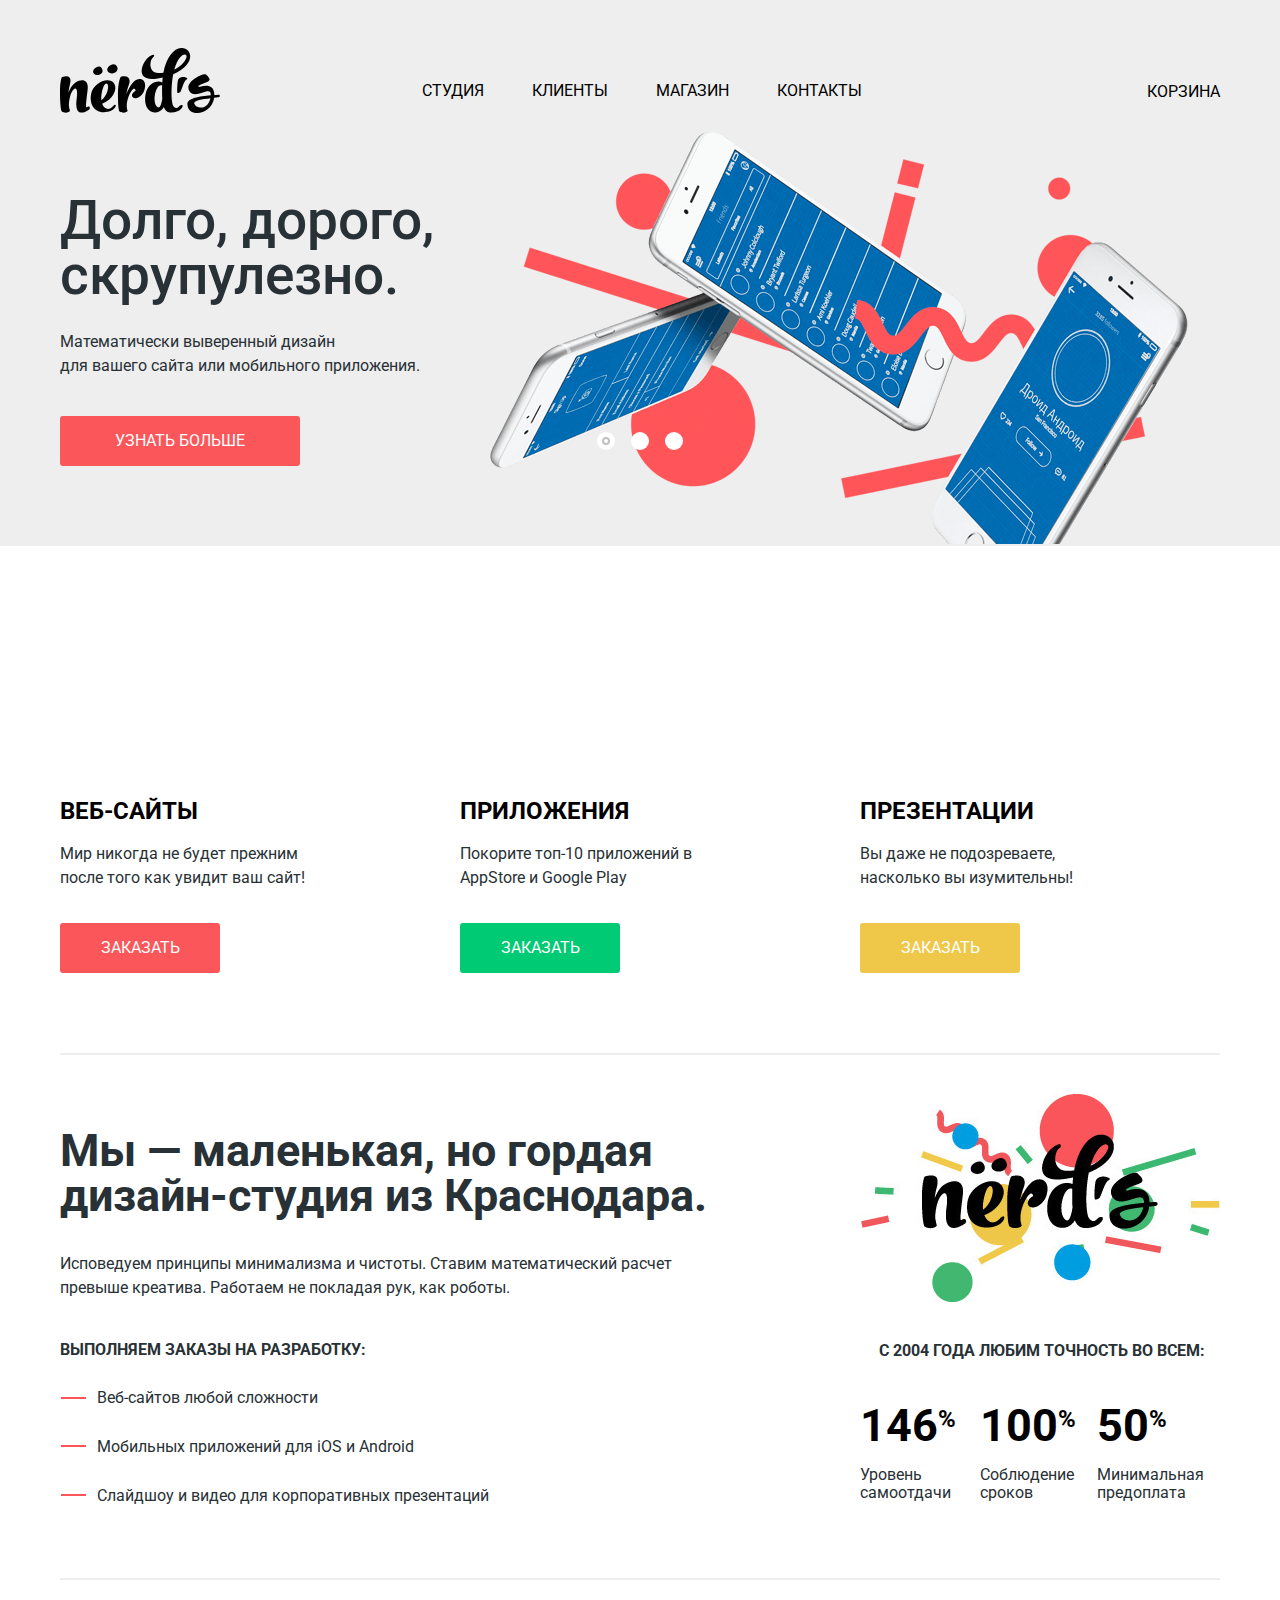
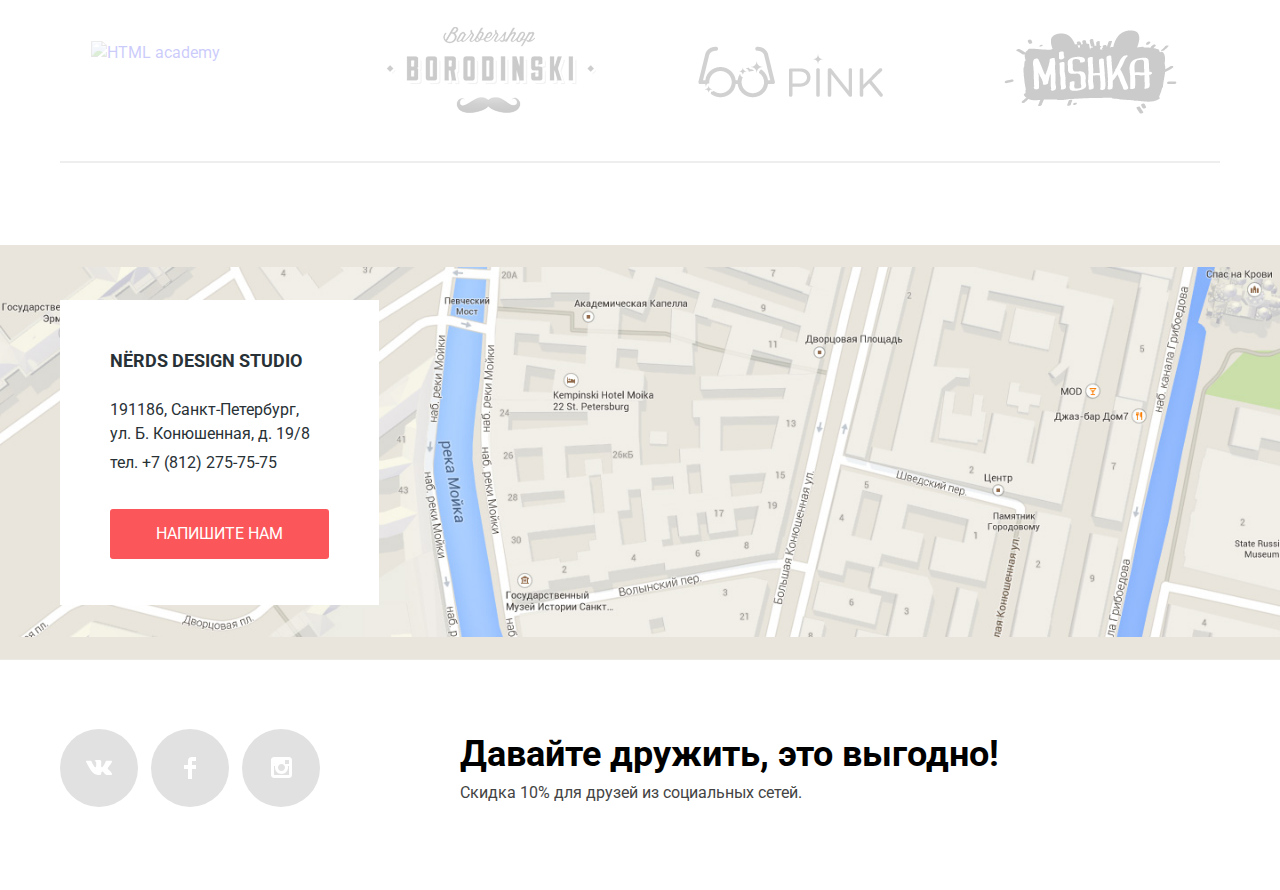
==== commit a115be21: "test1" ====
--- a/index.html
+++ b/index.html
@@ -1,142 +1,110 @@
 <!DOCTYPE html>
 <html lang="ru">
-  <head>
-    <meta charset="utf-8" />
-    <title>Нёрдс</title>
-    <link
-      href="https://fonts.googleapis.com/css?family=Roboto:400,500,700&amp;subset=cyrillic"
-      rel="stylesheet"
-    />
-    <link href="css/normalize.css" rel="stylesheet" />
-    <link href="css/style.css" rel="stylesheet" />
-  </head>
-  <body>
-    <header class="main-header">
+
+<head>
+  <meta charset="utf-8" />
+  <title>Нёрдс</title>
+  <link href="https://fonts.googleapis.com/css?family=Roboto:400,500,700&amp;subset=cyrillic" rel="stylesheet" />
+  <link href="css/normalize.css" rel="stylesheet" />
+  <link href="css/style-min.css" rel="stylesheet" />
+</head>
+
+<body>
+  <header class="main-header">
+    <div class="container">
+      <nav class="main-navigation">
+        <a>
+          <img src="img/logo.svg" width="160" height="65" alt="Нёрдс" />
+        </a>
+        <ul class="main-menu">
+          <li><a href="studio.html">Студия</a></li>
+          <li><a href="clients.html">Клиенты</a></li>
+          <li><a href="catalog.html">Магазин</a></li>
+          <li><a href="contacts.html">Контакты</a></li>
+        </ul>
+        <a href="#" class="login-cart">Корзина</a>
+      </nav>
+      <h1 class="visually-hidden">Магазин готовых шаблонов</h1>
+    </div>
+  </header>
+  <main>
+    <section class="slider">
       <div class="container">
-        <nav class="main-navigation">
-          <a>
-            <img src="img/logo.svg" width="160" height="65" alt="Нёрдс" />
-          </a>
-          <ul class="main-menu">
-            <li><a href="studio.html">Студия</a></li>
-            <li><a href="clients.html">Клиенты</a></li>
-            <li><a href="catalog.html">Магазин</a></li>
-            <li><a href="contacts.html">Контакты</a></li>
-          </ul>
-          <p class="login-cart">
-            <a href="#">Корзина</a>
-          </p>
-        </nav>
-        <h1 class="visually-hidden">Магазин готовых шаблонов</h1>
-        <section class="slider">
-          <div class="container">
-            <h2 class="visually-hidden">Преимущества</h2>
-            <input
-              class="visually-hidden"
-              type="radio"
-              id="product-1"
-              name="toggle"
-              checked
-            />
-            <input
-              class="visually-hidden"
-              type="radio"
-              id="product-2"
-              name="toggle"
-            />
-            <input
-              class="visually-hidden"
-              type="radio"
-              id="product-3"
-              name="toggle"
-            />
-            <div class="slider-controls">
-              <label
-                class="slider-controls-item slider-controls-item--1"
-                for="product-1"
-                >Первый</label
-              >
-              <label
-                class="slider-controls-item slider-controls-item--2"
-                for="product-2"
-                >Второй</label
-              >
-              <label
-                class="slider-controls-item slider-controls-item--3"
-                for="product-3"
-                >Третий</label
-              >
-            </div>
-            <ul class="slider-list">
-              <li class="slider-item">
-                <h3>
-                  Долго, дорого,<br />
-                  скрупулезно.
-                </h3>
-                <p>
-                  Математически выверенный дизайн<br />
-                  для вашего сайта или мобильного приложения.
-                </p>
-                <a class="red-button button" href="#">Узнать больше</a>
-              </li>
-              <li class="slider-item">
-                <h3>Любим математику как никто другой</h3>
-                <p>
-                  Никакого креатива, только математические формулы для расчета
-                  идеальных пропорций.
-                </p>
-                <a class="red-button button" href="#">Узнать больше</a>
-              </li>
-              <li class="slider-item">
-                <h3>
-                  Только ночь,<br />
-                  только хардкор
-                </h3>
-                <p>
-                  Работать днем, как все? Мы против этого.<br />
-                  Ближе к полуночи работа только начинается.
-                </p>
-                <a class="red-button button" href="#">Узнать больше</a>
-              </li>
-            </ul>
-          </div>
-        </section>
-      </div>
-    </header>
-    <main>
-      <section class="features"></section>
-      <section class="service-menu container">
-        <h1 class="visually-hidden">Нёрдс</h1>
-        <ul class="service">
-          <li class="card web-site">
-            <h2 class="service-name">Веб-сайты</h2>
-            <p>
-              Мир никогда не будет прежним после того как увидит ваш сайт!
-            </p>
-            <a class="button red-button" href="order.html">Заказать</a>
-          </li>
-          <li class="card apps">
-            <h2 class="service-name">Приложения</h2>
-            <p>
-              Покорите топ-10 приложений в AppStore и Google Play
-            </p>
-            <a class="button" href="order.html">Заказать</a>
-          </li>
-          <li class="card presentation">
-            <h2 class="service-name">Презентации</h2>
-            <p>
-              Вы даже не подозреваете, насколько вы изумительны!
-            </p>
-            <a class="button" href="order.html">Заказать</a>
+        <h2 class="visually-hidden">Преимущества</h2>
+        <input class="visually-hidden" type="radio" id="product-1" name="toggle" checked />
+        <input class="visually-hidden" type="radio" id="product-2" name="toggle" />
+        <input class="visually-hidden" type="radio" id="product-3" name="toggle" />
+        <div class="slider-controls">
+          <label class="slider-controls-item slider-controls-item--1" for="product-1">Первый</label>
+          <label class="slider-controls-item slider-controls-item--2" for="product-2">Второй</label>
+          <label class="slider-controls-item slider-controls-item--3" for="product-3">Третий</label>
+        </div>
+        <ul class="slider-list">
+          <li class="slider-item">
+            <h3>
+              Долго, дорого,<br />
+              скрупулезно.
+            </h3>
+            <p>
+              Математически выверенный дизайн<br />
+              для вашего сайта или мобильного приложения.
+            </p>
+            <a class="red-button button slider-button" href="#">Узнать больше</a>
+          </li>
+          <li class="slider-item">
+            <h3>Любим математику как никто другой</h3>
+            <p>
+              Никакого креатива, только математические формулы для расчета
+              идеальных пропорций.
+            </p>
+            <a class="red-button button slider-button" href="#">Узнать больше</a>
+          </li>
+          <li class="slider-item">
+            <h3>
+              Только ночь,<br />
+              только хардкор
+            </h3>
+            <p>
+              Работать днем, как все? Мы против этого.<br />
+              Ближе к полуночи работа только начинается.
+            </p>
+            <a class="red-button button slider-button" href="#">Узнать больше</a>
           </li>
         </ul>
-      </section>
-      <section class="nerds-infromation container">
-        <!--В ie11 и мозиле уезжает-->
-        <h2 class="visually-hidden">Информация о Нёрдсе</h2>
-        <div class="nerds-infromation-text">
-          <h3>Мы — маленькая, но гордая дизайн-студия из Краснодара.</h3>
+      </div>
+    </section>
+    <section class="service-menu container">
+      <h1 class="visually-hidden">Нёрдс</h1>
+      <ul class="service">
+        <li class="card web-site">
+          <h2 class="service-name">Веб-сайты</h2>
           <p>
+            Мир никогда не будет прежним после того как увидит ваш сайт!
+          </p>
+          <a class="button red-button" href="order.html">Заказать</a>
+        </li>
+        <li class="card apps">
+          <h2 class="service-name">Приложения</h2>
+          <p>
+            Покорите топ-10 приложений в AppStore и Google Play
+          </p>
+          <a class="button" href="order.html">Заказать</a>
+        </li>
+        <li class="card presentation">
+          <h2 class="service-name">Презентации</h2>
+          <p>
+            Вы даже не подозреваете, насколько вы изумительны!
+          </p>
+          <a class="button" href="order.html">Заказать</a>
+        </li>
+      </ul>
+    </section>
+    <section class="container">
+      <h2 class="visually-hidden">Информация о Нёрдсе</h2>
+      <div class="nerds-infromation">
+        <div class="nerds-infromation-slogan">
+          <h3 class="nerds-infromation-name">Мы — маленькая, но гордая дизайн-студия из Краснодара.</h3>
+          <p class="nerds-infromation-text">
             Исповедуем принципы минимализма и чистоты. Ставим математический
             расчет превыше креатива. Работаем не покладая рук, как роботы.
           </p>
@@ -151,202 +119,140 @@
           <b>с 2004 года Любим точность во всем:</b>
           <ul>
             <li>
-              <strong>146<span>%</span></strong> Уровень самоотдачи
+              <strong>146<span>%</span></strong>
+              <p>Уровень самоотдачи</p>
             </li>
             <li>
-              <strong>100<span>%</span></strong> Соблюдение сроков
+              <strong>100<span>%</span></strong>
+              <p>Соблюдение сроков</p>
             </li>
             <li>
-              <strong>50<span>%</span></strong> Минимальная предоплата
+              <strong>50<span>%</span></strong>
+              <p>Минимальная предоплата</p>
             </li>
           </ul>
         </div>
-      </section>
-      <section class="container">
-        <h2 class="visually-hidden">Портфолио</h2>
-        <ul class="portfolio">
+      </div>
+    </section>
+    <section class="container">
+      <h2 class="visually-hidden">Портфолио</h2>
+      <ul class="portfolio">
+        <li>
+          <a href="https://htmlacademy.ru/intensive/htmlcss">
+            <img class="portfolio-html" src="img/portfolio-html.png" alt="HTML academy" width="199" height="68" />
+          </a>
+        </li>
+        <li>
+          <a href="#">
+            <img class="portfolio-boroda" src="img/portfolio-borodinski.png" width="209" height="90" alt="borodinski" />
+          </a>
+        </li>
+        <li>
+          <a href="#">
+            <img class="portfolio-pink" src="img/portfolio-pink.png" width="185" height="52" alt="pink" />
+          </a>
+        </li>
+        <li>
+          <a href="#">
+            <img class="portfolio-mishka" src="img/portfolio-mishka.png" width="173" height="84" alt="mishka" />
+          </a>
+        </li>
+      </ul>
+    </section>
+    <section>
+      <h2 class="visually-hidden">Контакты Нердс</h2>
+      <div class="contacts-map">
+        <iframe class="maps"
+          src="https://www.google.com/maps/embed?pb=!1m18!1m12!1m3!1d499.65094655740637!2d30.32249888819687!3d59.93871649886174!2m3!1f0!2f0!3f0!3m2!1i1024!2i768!4f13.1!3m3!1m2!1s0x4696310fca145cc1%3A0x42b32648d8238007!2z0JHQvtC70YzRiNCw0Y8g0JrQvtC90Y7RiNC10L3QvdCw0Y8g0YPQuy4sIDE5LzgsINCh0LDQvdC60YIt0J_QtdGC0LXRgNCx0YPRgNCzLCAxOTExODY!5e0!3m2!1sru!2sru!4v1551277861847"
+          allowfullscreen>
+        </iframe>
+        <div class="container">
+          <div class="contacts-details">
+            <h2 class="contacts-details-headline">NЁRDS DESIGN STUDIO</h2>
+            <p>191186, Санкт-Петербург, ул. Б. Конюшенная, д. 19/8</p>
+            <p>
+              тел. +7 (812) 275-75-75
+            </p>
+            <a class="feedback-button button-open red-button button" href="writeus.html">
+              Напишите нам
+            </a>
+          </div>
+        </div>
+      </div>
+    </section>
+  </main>
+  <footer class="main-footer">
+    <div class="container">
+      <div class="footer-social">
+        <ul>
           <li>
-            <a href="https://htmlacademy.ru/intensive/htmlcss"
-              ><img
-                src="img/portfolio-HTML.png"
-                alt="HTML academy"
-                width="199"
-                height="68"
-            /></a>
+            <a class="social-button" href="#"><span class="visually-hidden">Вконтакте</span>
+              <svg xmlns="http://www.w3.org/2000/svg" width="26" height="15" viewBox="0 0 26 15">
+                <path fill="#FFF"
+                  d="M16.138 11.51c.956-.309 2.18 2.04 3.483 2.939.978.681 1.727.534 1.727.534l3.473-.05s1.815-.112.957-1.554c-.071-.12-.503-1.069-2.585-3.022-2.177-2.043-1.882-1.712.739-5.244 1.597-2.153 2.236-3.468 2.036-4.028-.192-.539-1.365-.399-1.365-.399L20.69.713c-.381.001-.704.119-.851.515-.003.004-.621 1.666-1.445 3.079-1.741 2.989-2.436 3.148-2.724 2.961-.661-.433-.494-1.737-.494-2.664 0-2.897.432-4.105-.846-4.417-.427-.104-.739-.172-1.828-.182-1.392-.021-2.574 0-3.244.329-.445.223-.786.712-.579.74.26.035.843.16 1.155.586.401.552.389 1.789.389 1.789s.229 3.411-.54 3.834c-.528.29-1.25-.302-2.803-3.016-.793-1.388-1.392-2.922-1.392-2.922s-.116-.285-.326-.441c-.25-.185-.6-.244-.6-.244L.848.684S.29.7.085.946c-.182.218-.015.668-.015.668s2.909 6.881 6.203 10.347c3.02 3.182 6.452 2.971 6.452 2.971h1.555s.469-.054.709-.312c.224-.24.214-.691.214-.691s-.031-2.109.935-2.419z" />
+              </svg>
+            </a>
           </li>
           <li>
-            <a href="#"
-              ><img
-                src="img/portfolio-borodinski.png"
-                width="209"
-                height="90"
-                alt="borodinski"
-            /></a>
+            <a class="social-button" href="#"><span class="visually-hidden">Фейсбук</span>
+              <svg xmlns="http://www.w3.org/2000/svg" width="12" height="22" viewBox="0 0 12 22">
+                <path fill="#FFF" d="M12 4V0H8a4 4 0 0 0-4 4v4H0v4h4v10h4V12h4V8H8V4h4z" />
+              </svg>
+            </a>
           </li>
           <li>
-            <a href="#"
-              ><img
-                src="img/portfolio-pink.png"
-                width="185"
-                height="52"
-                alt="pink"
-            /></a>
-          </li>
-          <li>
-            <a href="#"
-              ><img
-                src="img/portfolio-mishka.png"
-                width="173"
-                height="84"
-                alt="mishka"
-            /></a>
+            <a class="social-button" href="#"><span class="visually-hidden">Инстаграм</span>
+              <svg version="1.1" id="Layer_1" xmlns="http://www.w3.org/2000/svg"
+                xmlns:xlink="http://www.w3.org/1999/xlink" x="0px" y="0px" width="21px" height="21px"
+                viewBox="0 0 21 21" enable-background="new 0 0 21 21" xml:space="preserve">
+                <path fill="#FFFFFF"
+                  d="M18,0H3C1.35,0,0,1.35,0,3v15c0,1.65,1.35,3,3,3h15c1.65,0,3-1.35,3-3V3C21,1.35,19.65,0,18,0z M10.5,7c1.93,0,3.5,1.57,3.5,3.5S12.43,14,10.5,14S7,12.43,7,10.5S8.57,7,10.5,7z M18,18H3V9h1.181C4.067,9.482,4,9.983,4,10.5c0,3.59,2.91,6.5,6.5,6.5s6.5-2.91,6.5-6.5c0-0.517-0.066-1.018-0.181-1.5H18V18z M18,7h-4V3h4V7z" />
+              </svg>
+            </a>
           </li>
         </ul>
-      </section>
-      <section class="contacts">
-        <h2 class="visually-hidden">Контакты Нердс</h2>
-        <div class="contacts-map">
-          <div class="container">
-            <div class="contacts-details">
-              <h2>NЁRDS DESIGN STUDIO</h2>
-              <p>191186, Санкт-Петербург, ул. Б. Конюшенная, д. 19/8</p>
-              <p>
-                тел. +7 (812) 275-75-75
-              </p>
-              <button
-                class="feedback-button button-open red-button button"
-                type="submit"
-              >
-                Напишите нам
-              </button>
-            </div>
-            <div class="marker-map"></div>
-          </div>
-        </div>
-      </section>
-    </main>
-    <footer class="main-footer">
-      <div class="container">
-        <div class="footer-social">
-          <ul>
-            <li>
-              <a class="social-button" href="#"
-                ><span class="visually-hidden">Вконтакте</span>
-                <svg
-                  xmlns="http://www.w3.org/2000/svg"
-                  width="26"
-                  height="15"
-                  viewBox="0 0 26 15"
-                >
-                  <path
-                    fill="#FFF"
-                    d="M16.138 11.51c.956-.309 2.18 2.04 3.483 2.939.978.681 1.727.534 1.727.534l3.473-.05s1.815-.112.957-1.554c-.071-.12-.503-1.069-2.585-3.022-2.177-2.043-1.882-1.712.739-5.244 1.597-2.153 2.236-3.468 2.036-4.028-.192-.539-1.365-.399-1.365-.399L20.69.713c-.381.001-.704.119-.851.515-.003.004-.621 1.666-1.445 3.079-1.741 2.989-2.436 3.148-2.724 2.961-.661-.433-.494-1.737-.494-2.664 0-2.897.432-4.105-.846-4.417-.427-.104-.739-.172-1.828-.182-1.392-.021-2.574 0-3.244.329-.445.223-.786.712-.579.74.26.035.843.16 1.155.586.401.552.389 1.789.389 1.789s.229 3.411-.54 3.834c-.528.29-1.25-.302-2.803-3.016-.793-1.388-1.392-2.922-1.392-2.922s-.116-.285-.326-.441c-.25-.185-.6-.244-.6-.244L.848.684S.29.7.085.946c-.182.218-.015.668-.015.668s2.909 6.881 6.203 10.347c3.02 3.182 6.452 2.971 6.452 2.971h1.555s.469-.054.709-.312c.224-.24.214-.691.214-.691s-.031-2.109.935-2.419z"
-                  />
-                </svg>
-              </a>
-            </li>
-            <li>
-              <a class="social-button" href="#"
-                ><span class="visually-hidden">Фейсбук</span>
-                <svg
-                  xmlns="http://www.w3.org/2000/svg"
-                  width="12"
-                  height="22"
-                  viewBox="0 0 12 22"
-                >
-                  <path
-                    fill="#FFF"
-                    d="M12 4V0H8a4 4 0 0 0-4 4v4H0v4h4v10h4V12h4V8H8V4h4z"
-                  />
-                </svg>
-              </a>
-            </li>
-            <li>
-              <a class="social-button" href="#"
-                ><span class="visually-hidden">Инстаграм</span>
-                <svg
-                  version="1.1"
-                  id="Layer_1"
-                  xmlns="http://www.w3.org/2000/svg"
-                  xmlns:xlink="http://www.w3.org/1999/xlink"
-                  x="0px"
-                  y="0px"
-                  width="21px"
-                  height="21px"
-                  viewBox="0 0 21 21"
-                  enable-background="new 0 0 21 21"
-                  xml:space="preserve"
-                >
-                  <path
-                    fill="#FFFFFF"
-                    d="M18,0H3C1.35,0,0,1.35,0,3v15c0,1.65,1.35,3,3,3h15c1.65,0,3-1.35,3-3V3C21,1.35,19.65,0,18,0z M10.5,7c1.93,0,3.5,1.57,3.5,3.5S12.43,14,10.5,14S7,12.43,7,10.5S8.57,7,10.5,7z M18,18H3V9h1.181C4.067,9.482,4,9.983,4,10.5c0,3.59,2.91,6.5,6.5,6.5s6.5-2.91,6.5-6.5c0-0.517-0.066-1.018-0.181-1.5H18V18z M18,7h-4V3h4V7z"
-                  />
-                </svg>
-              </a>
-            </li>
-          </ul>
-        </div>
-        <p class="footer-slogan">
-          <b>Давайте дружить, это выгодно!</b><br />
-          Скидка 10% для друзей из социальных сетей.
-        </p>
-      </div>
-    </footer>
-    <section class="modal">
-      <h2 class="visually-hidden">Обратная связь</h2>
-      <div class="container">
-        <div class="modal-feedback">
-          <h2>Напишите нам</h2>
-          <form
-            class="feedback-form"
-            action="https://echo.htmlacademy.ru"
-            method="POST"
-          >
-            <p class="entry-field">
-              <label for="name-second-name">
-                Ваше имя:
-              </label>
-              <input
-                id="name-second-name"
-                type="text"
-                name="name"
-                placeholder="Имя Фамилия"
-              />
-            </p>
-            <p class="entry-field">
-              <label for="e-mail">
-                Ваш e-mail:
-              </label>
-              <input
-                id="e-mail"
-                type="text"
-                name="e-mail"
-                placeholder="email@example.com"
-              />
-            </p>
-            <p class="entry-field">
-              <label for="text-letter">
-                Текст письма:
-              </label>
-              <input
-                id="text-letter"
-                type="text"
-                name="text-letter"
-                placeholder="В свободной форме"
-              />
-            </p>
-            <button class="button red-button" type="submit">
-              Отправить
-            </button>
-          </form>
-          <button
-            class="close-modal button-close"
-            type="button"
-            name="Закрыть"
-          ></button>
-        </div>
-      </div>
-    </section>
-    <script src="js/script.js"></script>
-  </body>
-</html>
+      </div>
+      <div class="footer-slogan">
+        <b>Давайте дружить, это выгодно!</b>
+        <p>Скидка 10% для друзей из социальных сетей.</p>
+      </div>
+    </div>
+  </footer>
+  <section class="modal">
+    <h2 class="visually-hidden">Обратная связь</h2>
+    <div class="container">
+      <div class="modal-feedback">
+        <h2>Напишите нам</h2>
+        <form class="feedback-form" action="https://echo.htmlacademy.ru" method="POST">
+          <p class="entry-field">
+            <label for="name-second-name">
+              Ваше имя:
+            </label>
+            <input id="name-second-name" type="text" name="your-name" placeholder="Имя Фамилия" />
+          </p>
+          <p class="entry-field">
+            <label for="e-mail">
+              Ваш e-mail:
+            </label>
+            <input id="e-mail" type="text" name="e-mail" placeholder="email@example.com" />
+          </p>
+          <p class="entry-field">
+            <label for="text-letter">
+              Текст письма:
+            </label>
+            <textarea id="text-letter" name="text-letter" placeholder="В свободной форме"></textarea>
+          </p>
+          <button class="button button-form red-button" type="submit">
+            Отправить
+          </button>
+        </form>
+        <button class="close-modal button-close" type="button" name="Закрыть">
+          <span class="visually-hidden">Закрыть</span>
+        </button>
+      </div>
+    </div>
+  </section>
+  <script src="js/script.js"></script>
+</body>
+
+</html>--- a/css/style-min.css
+++ b/css/style-min.css
@@ -0,0 +1 @@
+@-webkit-keyframes bounce{0%{-webkit-transform:translateY(-2000px);transform:translateY(-2000px)}70%{-webkit-transform:translateY(30px);transform:translateY(30px)}90%{-webkit-transform:translateY(-10px);transform:translateY(-10px)}to{-webkit-transform:translateY(0);transform:translateY(0)}}@keyframes bounce{0%{-webkit-transform:translateY(-2000px);transform:translateY(-2000px)}70%{-webkit-transform:translateY(30px);transform:translateY(30px)}90%{-webkit-transform:translateY(-10px);transform:translateY(-10px)}to{-webkit-transform:translateY(0);transform:translateY(0)}}@-webkit-keyframes shake{0%,to{-webkit-transform:translateX(0);transform:translateX(0)}10%,30%,50%,70%,90%{-webkit-transform:translateX(-10px);transform:translateX(-10px)}20%,40%,60%,80%{-webkit-transform:translateX(10px);transform:translateX(10px)}}@keyframes shake{0%,to{-webkit-transform:translateX(0);transform:translateX(0)}10%,30%,50%,70%,90%{-webkit-transform:translateX(-10px);transform:translateX(-10px)}20%,40%,60%,80%{-webkit-transform:translateX(10px);transform:translateX(10px)}}body{margin:0;font-family:Roboto,Arial,sans-serif;font-size:16px;line-height:24px;font-weight:400;letter-spacing:normal;text-align:left;color:#283136;background:#fff}a{text-decoration:none}.button{display:block;width:160px;color:#fff;line-height:18px;text-transform:uppercase;text-align:center;padding:16px 0;border:0;border-radius:3px}.container{width:1160px;margin:0 auto}.main-header{width:100%;background-color:#eee;min-height:115px}.inner-page .main-header{margin-bottom:57px;min-height:355px}.main-menu,.main-navigation{display:-webkit-box;display:-ms-flexbox;display:flex;-webkit-box-pack:justify;-ms-flex-pack:justify;justify-content:space-between}.main-navigation{-webkit-box-orient:horizontal;-webkit-box-direction:normal;-ms-flex-direction:row;flex-direction:row;padding-top:48px;text-transform:uppercase;line-height:30px;color:#000;background:#eee}.inner-page .main-navigation a:hover{opacity:.8;cursor:pointer}.inner-page .main-navigation a:active{opacity:.3;cursor:pointer}.main-menu{-ms-flex-wrap:wrap;flex-wrap:wrap;-webkit-box-align:center;-ms-flex-align:center;align-items:center;width:440px;list-style:none;padding:10px 43px 0 0}.main-menu-current{-webkit-box-shadow:0 2px red;box-shadow:0 2px red}.login-cart{position:relative;padding-top:29px;padding-left:40px}.login-cart::before,.slider-controls label::after{content:"";position:absolute;width:18px;height:18px}.login-cart::before{display:block;background-image:url(../img/icon-cart.svg);background-repeat:no-repeat;background-position:0 0;top:35px;left:0}.slider{position:relative;background-color:#eee;margin-bottom:80px}.slider-controls{position:absolute;left:50%;bottom:104px;z-index:100;width:160px;height:18px;text-align:center;font-size:0;-webkit-transform:translateX(-50%);-ms-transform:translateX(-50%);transform:translateX(-50%)}.login-cart,.main-menu a{color:#000}.login-cart:hover,.main-menu a:hover{color:#fb565a}.login-cart:active,.main-menu a:active{color:rgba(0,0,0,.3)}.slider-controls label{position:relative;display:inline-block;width:18px;height:18px;padding:8px;border-radius:50%;cursor:pointer;vertical-align:middle}.slider-controls label::after{top:8px;left:8px;z-index:1;background:#fff;border-radius:50%}.slider-list{margin:0;padding:0;list-style:none}.slider-item{display:none;padding:70px 0 80px}.slider-item:nth-child(1){background-image:url(../img/slider-slide1.png);background-repeat:no-repeat;background-position:93% 8px}.slider-item:nth-child(2),.slider-item:nth-child(3){background-image:url(../img/slider-slide2.png);background-repeat:no-repeat;background-position:100% 0}.slider-item:nth-child(3){background-image:url(../img/slider-slide3.png);background-position:100% 20px}#product-1:checked~.slider-list .slider-item:nth-child(1),#product-2:checked~.slider-list .slider-item:nth-child(2),#product-3:checked~.slider-list .slider-item:nth-child(3){display:block}#product-1:checked~.slider-controls .slider-controls-item--1::before,#product-2:checked~.slider-controls .slider-controls-item--2::before,#product-3:checked~.slider-controls .slider-controls-item--3::before{content:"";position:absolute;left:50%;top:50%;z-index:2;width:4px;height:4px;margin:-4px;background-color:inherit;border:2px solid #c1c1c1;border-radius:50%}.slider-item h3{max-width:600px;margin:0 0 27px;font-size:55px;line-height:55px;font-weight:500}.slider-item p{max-width:430px;margin:0 0 38px}.slider-button{width:240px}.service-menu{border-bottom:2px solid #eee;margin-bottom:40px}.service{display:-webkit-box;display:-ms-flexbox;display:flex;-webkit-box-orient:horizontal;-webkit-box-direction:normal;-ms-flex-direction:row;flex-direction:row;-ms-flex-wrap:wrap;flex-wrap:wrap;-webkit-box-pack:start;-ms-flex-pack:start;justify-content:flex-start;list-style:none;margin:0 0 80px;padding:0}.service-name{font-size:24px;line-height:30px;color:#000;text-transform:uppercase}.card{width:300px;padding-top:150px;padding-right:100px;position:relative}.card p{display:block;width:250px;margin-top:-4px;padding-bottom:17px}.card button{position:relative;bottom:0}.card:nth-child(3n){padding-right:0}.card:before{content:"";display:block;width:100%;height:150px;position:absolute;top:0;left:0}.card.web-site:before{background-image:url(../img/service-web-site.jpg);background-repeat:no-repeat}.card.apps:before,.card.presentation:before{background-image:url(../img/service-apps.jpg);background-repeat:no-repeat}.card.presentation:before{background-image:url(../img/service-presentation.jpg)}.red-button{background:#fb565a}.red-button:hover{background:#e74246}.red-button:active{background:#d7373b;color:rgba(255,255,255,.3)}.apps .button{background:#00ca74}.apps .button:hover{background:#00bc6c}.apps .button:active{background:#00aa62;color:rgba(255,255,255,.3)}.presentation .button{background:#efc84a}.presentation .button:hover{background:#eab534}.presentation .button:active{background:#e5a722;color:rgba(255,255,255,.3)}.nerds-infromation{display:-webkit-box;display:-ms-flexbox;display:flex;-webkit-box-pack:justify;-ms-flex-pack:justify;justify-content:space-between;min-height:483px}.nerds-infromation-slogan{width:670px}.nerds-infromation-name{display:block;margin:33px 0 0;font-size:45px;line-height:45px}.nerds-infromation-text{margin-top:34px;margin-bottom:38px}.nerds-infromation-slogan ul{list-style:none;padding-left:37px}.nerds-infromation-slogan li{position:relative;padding-top:25px}.nerds-infromation-slogan li:first-child{padding-top:8px}.nerds-infromation-slogan li::before{display:block;position:absolute;content:"";top:35px;left:-36px;width:25px;height:2px;background-color:#fb565a}.nerds-infromation-slogan li:first-child::before{top:19px}.nerds-infromation b{text-transform:uppercase}.nerds-infromation-stat{position:relative;width:360px;padding:247px 0 0;line-height:18px}.nerds-infromation-stat::before{content:"";display:block;width:360px;height:208px;position:absolute;top:-1px;left:0;background-image:url(../img/stat-logo.jpg);background-repeat:no-repeat}.nerds-infromation-stat ul{display:-webkit-box;display:-ms-flexbox;display:flex;-webkit-box-pack:justify;-ms-flex-pack:justify;justify-content:space-between;margin-top:54px;padding:0;list-style:none}.nerds-infromation-stat li{margin-right:20px}.nerds-infromation-stat p{margin-top:35px}.nerds-infromation-stat b{padding-left:19px}.nerds-infromation-stat li:last-child{margin-right:-5px}.footer-slogan b,.nerds-infromation-stat strong{display:block;margin-bottom:26px;font-size:45px;line-height:10px;color:#000}.nerds-infromation-stat span{font-size:24px;vertical-align:14px}.portfolio{display:-webkit-box;display:-ms-flexbox;display:flex;-ms-flex-wrap:wrap;flex-wrap:wrap;padding:0;-webkit-box-pack:start;-ms-flex-pack:start;justify-content:flex-start;-webkit-box-align:center;-ms-flex-align:center;align-items:center;border-bottom:2px solid #eee;border-top:2px solid #eee;margin:0 0 82px;list-style:none}.portfolio li{width:25%;margin-top:47px;margin-bottom:44px}.portfolio img{opacity:.2}.portfolio-html{display:block;margin-top:6px;margin-left:31px}.portfolio-boroda{display:block;margin-left:37px}.portfolio-pink{display:block;margin-left:58px}.portfolio-mishka{display:block;margin-left:74px}.portfolio img:hover{opacity:1}.portfolio img:active{opacity:.1}.contacts-map{position:relative;overflow:hidden;z-index:0;background-image:url(../img/map.jpg);background-repeat:no-repeat;background-size:100%;background-position:center;background-color:#e9e5dc}.maps{position:absolute;top:50%;left:50%;-webkit-transform:translate(-50%,-50%);-ms-transform:translate(-50%,-50%);transform:translate(-50%,-50%);min-width:100%;min-height:100%;max-width:none;max-height:none;z-index:-1}.contacts-details{display:-webkit-box;display:-ms-flexbox;display:flex;-webkit-box-orient:vertical;-webkit-box-direction:normal;-ms-flex-direction:column;flex-direction:column;width:319px;-webkit-box-pack:start;-ms-flex-pack:start;justify-content:flex-start;background-color:#fff;margin:55px 0}.contacts-details-headline{margin-top:46px;margin-left:50px;font-size:18px;line-height:30px;margin-bottom:22px}.contacts-details p{width:205px;margin:0 0 5px 50px}.feedback-button{width:219px;background-color:#fb565a;cursor:pointer;bottom:0;margin-left:50px;margin-top:29px;margin-bottom:46px}.main-footer .container{padding:69px 0}.footer-social{width:260px;text-align:center;padding-right:140px}.footer-social a{color:#e1e1e1}.footer-social ul,.main-footer .container,.social-button{display:-webkit-box;display:-ms-flexbox;display:flex}.footer-social ul{-ms-flex-wrap:wrap;flex-wrap:wrap;list-style:none;margin:0 auto;padding:0;width:260px;-webkit-box-pack:justify;-ms-flex-pack:justify;justify-content:space-between}.footer-slogan{display:block;color:#444;width:550px}.footer-slogan b{font-size:36px;line-height:36px;margin-top:7px;margin-bottom:-7px}.social-button{-webkit-box-align:center;-ms-flex-align:center;align-items:center;-webkit-box-pack:center;-ms-flex-pack:center;justify-content:center;border-radius:50%;width:78px;height:78px;background-color:#e1e1e1}.social-button:hover{background-color:#e74246}.social-button:active{background-color:#d7373b}.social-button:active path{fill:#e37376}.inner-page-headline{margin:0;font-size:55px;text-align:center;padding-top:69px;padding-bottom:108px;line-height:55px;color:#000}.catalog-columns{display:-webkit-box;display:-ms-flexbox;display:flex;-webkit-box-pack:justify;-ms-flex-pack:justify;justify-content:space-between}.filters{width:260px}.filters ul{list-style:none;line-height:20px;padding:0;margin:0}.filters fieldset{border:0;padding:0}.filter-button{width:260px;background-color:#eee;color:#000;line-height:18px;cursor:pointer;outline:0}.filter-button:hover{background-color:#dfdfdf}.filter-button:active{background-color:#d5d5d5;color:rgba(0,0,0,.3);-webkit-box-shadow:inset 0 4px 0 #bfbfbf;box-shadow:inset 0 4px 0 #bfbfbf}.filter-grid{margin-bottom:25px}.filter-grid ul{margin-top:17px}.filter-advantage ul{margin:0 0 31px}.filter-advantage legend{margin-bottom:15px}.filter-item legend{letter-spacing:.9px}.filter-item legend,.filters legend{font-size:18px;font-weight:700;line-height:30px;text-transform:uppercase}.filter-item{padding:0;border:0;width:260px;margin:0 0 56px}.range-filter{width:260px;margin-top:52px}.filter-item legend{line-height:24px}.range-controls{position:relative;height:41px;margin-bottom:15px;padding-top:39px;padding-right:20px;padding-left:20px;background-color:#f1f1f1;border-radius:5px}.range-controls .scale{height:2px;background:#d7dcde}.range-controls .bar{width:70%;height:2px;background:#00ca74}.range-controls .toggle{position:absolute;top:31px;left:0;width:4px;height:4px;padding:0;border:8px solid #fff;background-color:#ababab;-webkit-box-shadow:0 2px 1px 0 #cfcfcf;box-shadow:0 2px 1px 0 #cfcfcf;border-radius:50%;cursor:pointer}.range-controls .toggle-min{left:50px}.range-controls .toggle-max{left:110px}.price-controls{font-size:0}.price-controls label{display:inline-block;width:50%;font-size:16px;text-transform:uppercase;vertical-align:middle}.price-controls input{width:60px;padding:8px 10px;margin-left:10px;font-family:Roboto,Arial,sans-serif;font-size:16px;text-align:center;color:#283136;border:0;border-radius:5px;background:#f1f1f1}.max-price{text-align:right}.filters input[type=radio]+label::before{content:"";display:inline-block;width:25px;height:25px;margin-right:6px;margin-bottom:15px;padding:0;vertical-align:top;background-image:url(../img/radio-off.svg);background-repeat:no-repeat;opacity:.4}.filters input[type=radio]:checked+label::before{background-image:url(../img/radio-on.svg);background-repeat:no-repeat;opacity:.4}.filters input[type=checkbox]+label::before{content:"";display:inline-block;width:27px;height:23px;margin-right:4px;margin-bottom:17px;vertical-align:top;background-image:url(../img/checkbox-off.svg);background-repeat:no-repeat;opacity:.4}.filters input[type=checkbox]:checked+label::before{background-image:url(../img/checkbox-on.svg);background-repeat:no-repeat;opacity:.4}.filters input[type=checkbox]:focus+label::before,.filters input[type=checkbox]:hover+label::before,.filters input[type=radio]:focus+label::before,.filters input[type=radio]:hover+label::before{opacity:1}.filter-input:disabled+label{color:rgba(40,49,54,.3)}.catalog{width:760px}.catalog-list{display:-webkit-box;display:-ms-flexbox;display:flex;-ms-flex-wrap:wrap;flex-wrap:wrap;padding:0;list-style:none;margin:0 0 26px}.catalog-item{position:relative;width:360px;height:617px;margin-bottom:33px;margin-right:40px}.catalog-item:nth-child(2n){margin-right:0}.catalog-item a{color:#fff;text-transform:uppercase}.catalog-item-headline{color:#000;line-height:30px;font-size:18px;margin-top:25px}.catalog-item-information{display:block;width:207px;margin:0 auto 27px;color:#666;line-height:18px}.catalog-button{margin:0 auto;display:block;padding-top:15px;width:200px;height:35px;border-radius:3px}.sort,.sort-column{display:-webkit-box;display:-ms-flexbox;display:flex}.sort{min-height:74px;-webkit-box-pack:justify;-ms-flex-pack:justify;justify-content:space-between;-webkit-box-align:center;-ms-flex-align:center;align-items:center}.sort-column{width:360px;margin-bottom:56px;line-height:18px;text-transform:uppercase}.sort-column strong{font-size:18px}.sort-column li{white-space:nowrap;margin-right:25px}.sort-column li:last-child{margin-right:0}.sort-column-element{display:-webkit-box;display:-ms-flexbox;display:flex;-webkit-box-pack:start;-ms-flex-pack:start;justify-content:flex-start;-ms-flex-wrap:wrap;flex-wrap:wrap;list-style:none;padding:0;margin:0}.sort a{color:#000;font-size:14px;opacity:.3}.sort a:hover{opacity:.6}.catalog-item:hover .item-title,.sort a:active,.sort-column-current a{opacity:1}.sort-column-updown{margin-left:auto;-ms-flex-wrap:nowrap;flex-wrap:nowrap}.sort-column-updown .sort-column-current{margin-right:14px}.info-hidden{display:none;width:360px;position:absolute;min-height:230px;text-align:center;background-color:#eee;bottom:0;max-height:100%;overflow:auto}.item-title{padding:0;margin-bottom:-16px;width:360px;height:40px;background:url(../img/browser.svg) no-repeat;opacity:.3}.catalog-item:hover .info-hidden{display:block}.pagination-list{display:-webkit-box;display:-ms-flexbox;display:flex;-ms-flex-wrap:wrap;flex-wrap:wrap;padding:0;margin:0 0 60px;list-style:none}.pagination-item{margin-right:10px;text-transform:uppercase}.pagination-item a{display:block;padding:13px 21px;color:#000;font-weight:700;background-color:#eee;border-radius:2px}.pagination-item:hover a{background-color:#dfdfdf;padding:13px 21px;border:0}.pagination-item:active a{background-color:#d5d5d5;color:#959595;-webkit-box-shadow:inset 0 4px 0 #bfbfbf;box-shadow:inset 0 4px 0 #bfbfbf}.pagination-item:last-child a{padding:13px 78px}.pagination-item-current a{padding:9px 17px;border:4px solid #eee;background-color:#fff;border-radius:2px}.visually-hidden:not(:focus):not(:active),input[type=checkbox].visually-hidden,input[type=radio].visually-hidden{position:absolute;width:1px;height:1px;margin:-1px;border:0;padding:0;white-space:nowrap;-webkit-clip-path:inset(100%);clip-path:inset(100%);clip:rect(0 0 0 0);overflow:hidden}.modal-feedback{display:none;position:fixed;background-color:#fff;padding:75px 100px 90px;bottom:180px;width:760px;height:425px;margin:0 100px;-webkit-box-shadow:0 25px 55px 10px #595a5a;box-shadow:0 25px 55px 10px #595a5a}.modal--show{display:block;top:0;-webkit-animation:bounce .6s;animation:bounce .6s}.modal-error{-webkit-animation:shake .6s;animation:shake .6s}.modal-feedback h2{margin:0 0 28px;font-size:45px;line-height:45px}.feedback-form{display:-webkit-box;display:-ms-flexbox;display:flex;-ms-flex-wrap:wrap;flex-wrap:wrap;-webkit-box-pack:justify;-ms-flex-pack:justify;justify-content:space-between}.entry-field{width:360px;font-size:16px;line-height:18px;font-weight:700;vertical-align:top}.entry-field:first-child{margin-right:40px}.entry-field:nth-child(3){width:760px;margin-bottom:47px}.entry-field textarea{width:760px;height:116px;margin-top:10px}.entry-field input{padding:0;width:100%;height:50px;margin-top:10px}.modal-input{border:1px solid #d7dcde;border-radius:2px;outline:0}.modal-input:hover{border:1px solid #b4b9bb}.modal-input:focus{border:1px solid #000}.invalid{border:1px solid #e74246;color:#e74246}.button-form{margin:0;width:260px;height:50px;background-color:#fb565a;cursor:pointer}.close-modal{position:absolute;right:90px;top:80px;width:30px;height:30px;background-color:transparent;border:0;cursor:pointer;opacity:.3;outline:0}.close-modal:hover{opacity:1}.close-modal:active{opacity:.1}.close-modal:after,.close-modal:before{position:absolute;left:9px;bottom:1px;content:" ";height:30px;width:4px;background-color:#fb565a}.close-modal:before{-webkit-transform:rotate(45deg);-ms-transform:rotate(45deg);transform:rotate(45deg)}.close-modal:after{-webkit-transform:rotate(-45deg);-ms-transform:rotate(-45deg);transform:rotate(-45deg)}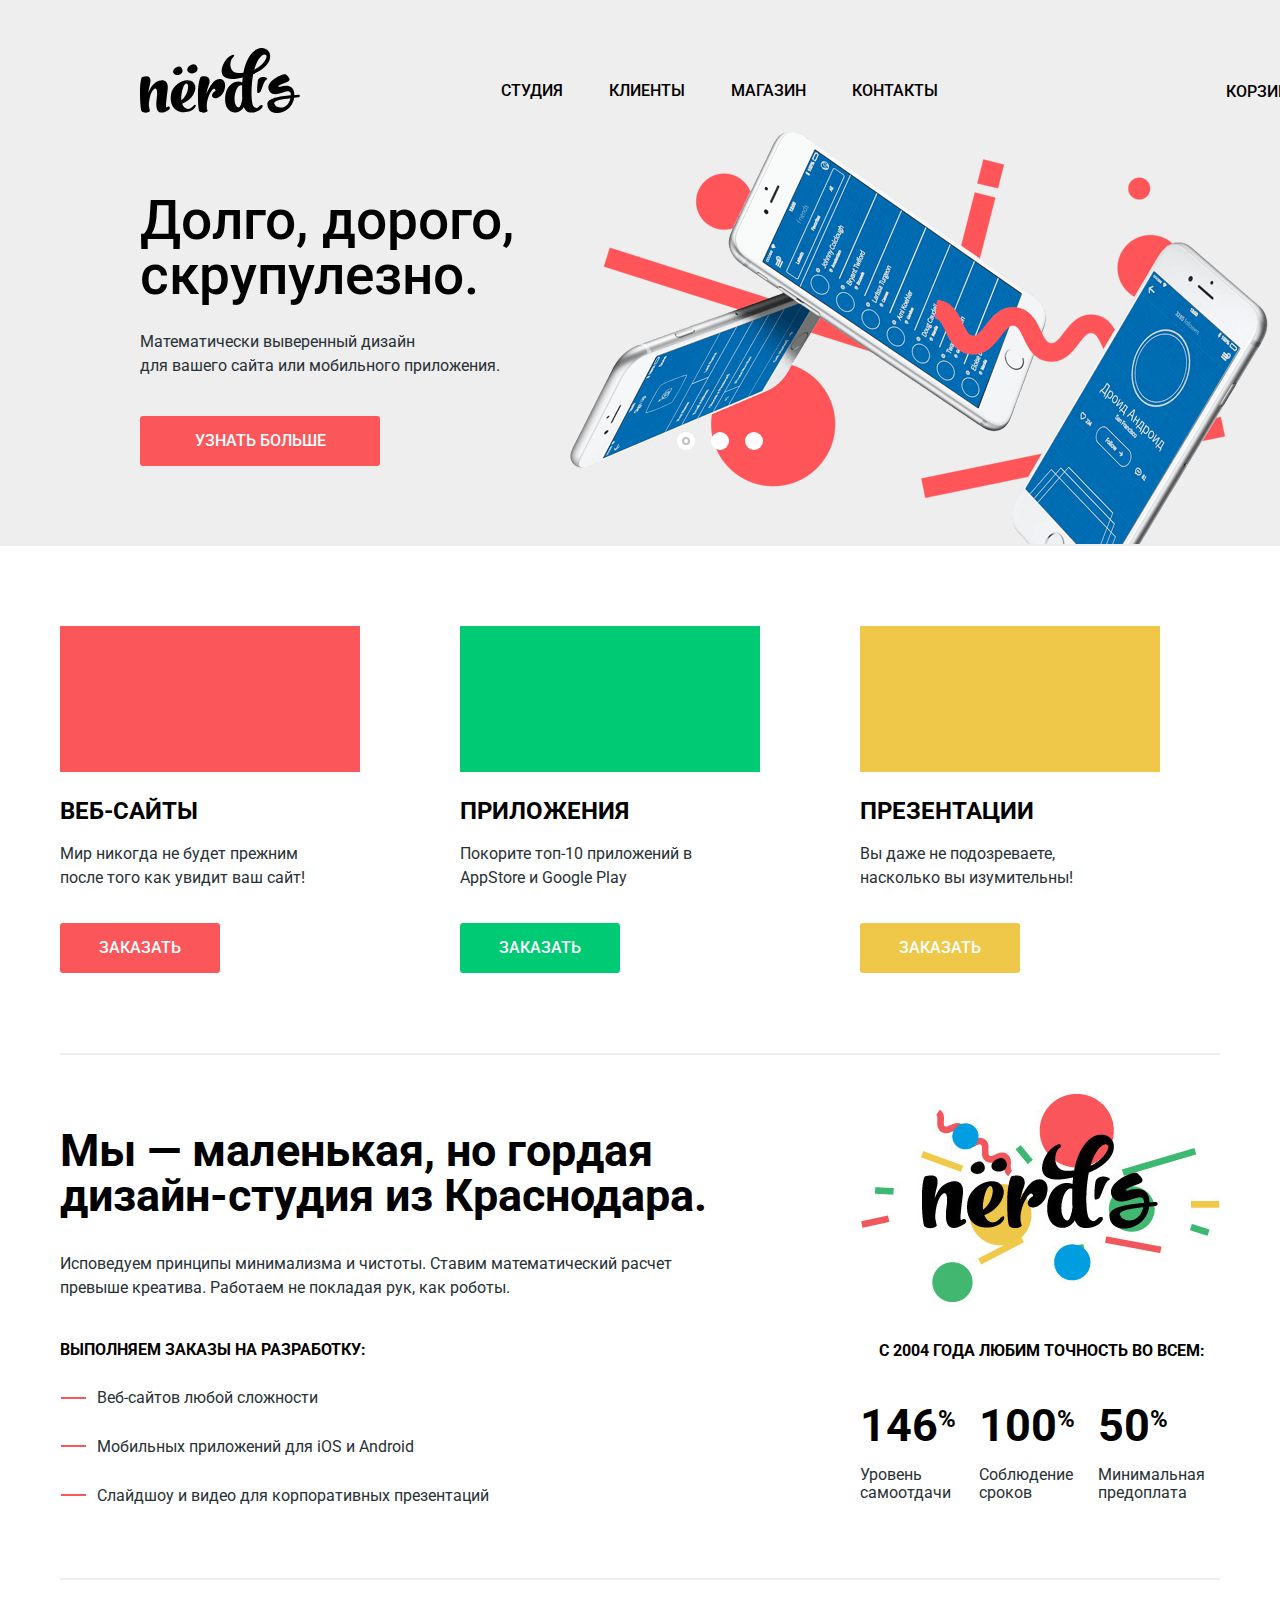
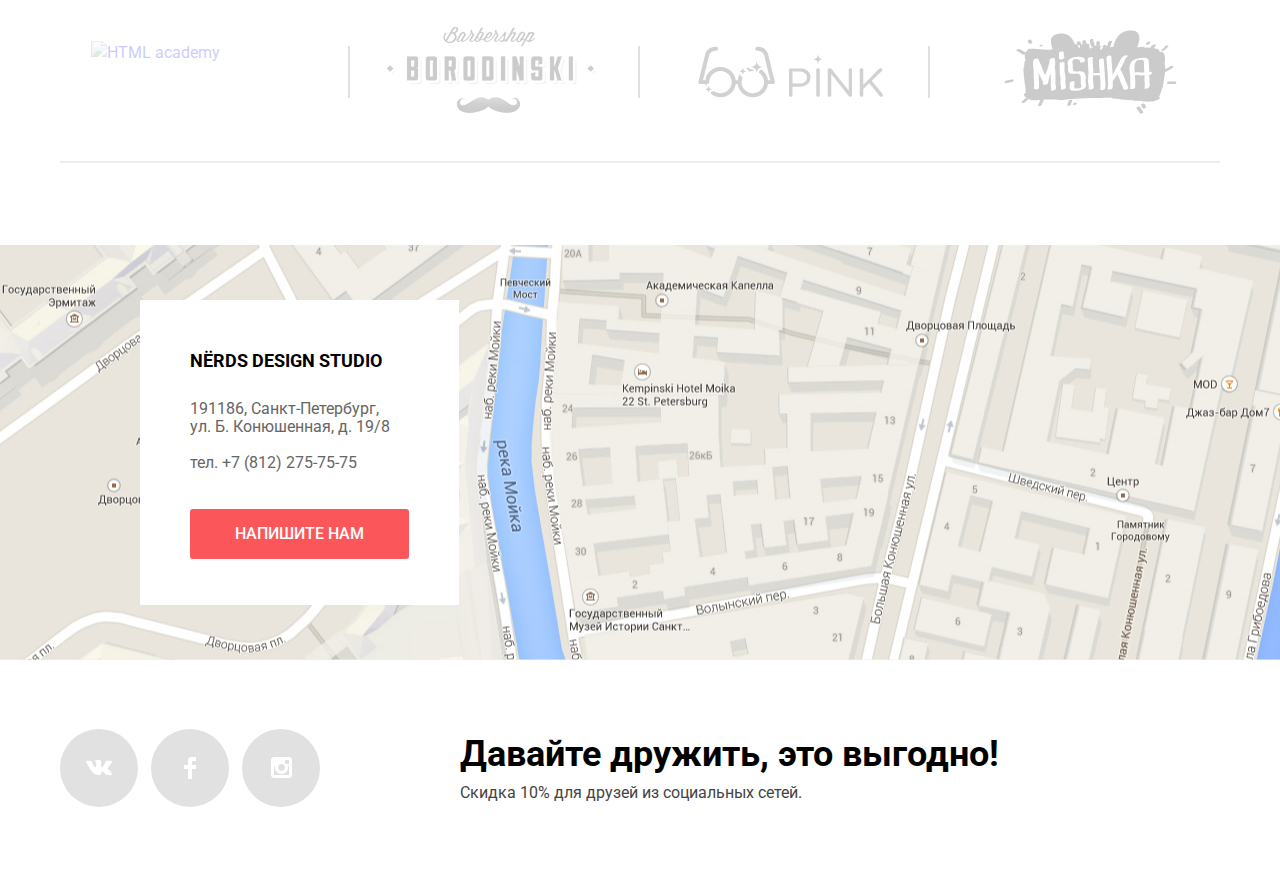
==== commit d044e218: "test" ====
--- a/index.html
+++ b/index.html
@@ -6,7 +6,7 @@
   <title>Нёрдс</title>
   <link href="https://fonts.googleapis.com/css?family=Roboto:400,500,700&amp;subset=cyrillic" rel="stylesheet" />
   <link href="css/normalize.css" rel="stylesheet" />
-  <link href="css/style-min.css" rel="stylesheet" />
+  <link href="css/style.css" rel="stylesheet" />
 </head>
 
 <body>
--- a/css/style.css
+++ b/css/style.css
@@ -0,0 +1,1248 @@
+body {
+  margin: 0;
+  font-family: Roboto, Arial, sans-serif;
+  font-size: 16px;
+  line-height: 24px;
+  font-weight: normal;
+  letter-spacing: normal;
+  text-align: left;
+  color: #283136;
+  background: #ffffff;
+}
+a {
+  text-decoration: none;
+}
+.button {
+  display: block;
+  width: 160px;
+  color: white;
+  line-height: 18px;
+  text-transform: uppercase;
+  text-align: center;
+  padding: 16px 0px;
+  border: none;
+  border-radius: 3px;
+  font-weight: 500;
+}
+.container {
+  width: 1160px;
+  margin: 0 auto;
+}
+/*Хедер*/
+.main-header {
+  width: 100%;
+  background-color: #eeeeee;
+  min-height: 115px;
+  min-width: 1440px;
+}
+.inner-page .main-header {
+  margin-bottom: 57px;
+  min-height: 355px;
+}
+.main-navigation {
+  display: -webkit-box;
+  display: -ms-flexbox;
+  display: flex;
+  -webkit-box-orient: horizontal;
+  -webkit-box-direction: normal;
+      -ms-flex-direction: row;
+          flex-direction: row;
+  -webkit-box-pack: justify;
+      -ms-flex-pack: justify;
+          justify-content: space-between;
+  padding-top: 48px;
+  text-transform: uppercase;
+  line-height: 30px;
+  color: #000000;
+  background: #eeeeee;
+  font-weight: 500;
+}
+.inner-page .main-navigation a:hover {
+  opacity: 0.8;
+  cursor: pointer;
+}
+.inner-page .main-navigation a:active {
+  opacity: 0.3;
+  cursor: pointer;
+}
+.main-menu {
+  display: -webkit-box;
+  display: -ms-flexbox;
+  display: flex;
+  flex-wrap: wrap;
+  justify-content: flex-start;
+  align-items: center;
+  width: 485px;
+  list-style: none;
+  padding: 0;
+  padding-top: 10px;
+}
+.main-menu li {
+  margin-right: 46px;
+}
+.main-menu-current {
+  -webkit-box-shadow:
+   0 2px red;
+          box-shadow:
+   0 2px red;
+}
+.login-cart {
+  position: relative;
+  padding-top: 29px;
+  padding-left: 40px;
+}
+.login-cart::before {
+  display: block;
+  position: absolute;
+  content: "";
+  top: 35px;
+  left: 0px;
+  width: 18px;
+  height: 18px;
+  background-image: url(../img/icon-cart.svg);
+  background-repeat: no-repeat;
+  background-position: 0 0;
+}
+/*Мэйн*/
+.slider {
+  position: relative;
+  background-color: #eeeeee;
+  margin-bottom: 80px;
+  min-width: 1440px;
+}
+.slider-controls {
+  position: absolute;
+  left: 50%;
+  bottom: 104px;
+  z-index: 100;
+  width: 160px;
+  height: 18px;
+  text-align: center;
+  font-size: 0;
+  -webkit-transform: translateX(-50%);
+      -ms-transform: translateX(-50%);
+          transform: translateX(-50%);
+}
+.main-menu a,
+.login-cart {
+  color: #000000;
+}
+.main-menu a:hover,
+.login-cart:hover {
+  color: #fb565a;
+}
+.main-menu a:active,
+.login-cart:active {
+  color: rgba(0, 0, 0, 0.3);
+}
+.slider-controls label {
+  position: relative;
+  display: inline-block;
+  width: 18px;
+  height: 18px;
+  padding: 8px;
+  border-radius: 50%;
+  cursor: pointer;
+  vertical-align: middle;
+}
+.slider-controls label::after {
+  content: "";
+  position: absolute;
+  top: 8px;
+  left: 8px;
+  z-index: 1;
+  width: 18px;
+  height: 18px;
+  background: #ffffff;
+  border-radius: 50%;
+}
+.slider input:focus ~ .slider-controls label::after {
+  outline: 1px solid; 
+}
+.slider-list {
+  margin: 0;
+  padding: 0;
+  list-style: none;
+}
+.slider-item {
+  display: none;
+  padding: 70px 0 80px 0;
+}
+.slider-item:nth-child(1) {
+  background-image: url("../img/slider-slide1.png");
+  background-repeat: no-repeat;
+  background-position: 93% 8px;
+}
+.slider-item:nth-child(2) {
+  background-image: url("../img/slider-slide2.png");
+  background-repeat: no-repeat;
+  background-position: 100% 0;
+}
+.slider-item:nth-child(3) {
+  background-image: url("../img/slider-slide3.png");
+  background-repeat: no-repeat;
+  background-position: 100% 20px;
+}
+#product-1:checked ~ .slider-list .slider-item:nth-child(1) {
+  display: block;
+}
+#product-2:checked ~ .slider-list .slider-item:nth-child(2) {
+  display: block;
+}
+#product-3:checked ~ .slider-list .slider-item:nth-child(3) {
+  display: block;
+}
+#product-1:checked ~ .slider-controls .slider-controls-item--1::before,
+#product-2:checked ~ .slider-controls .slider-controls-item--2::before,
+#product-3:checked ~ .slider-controls .slider-controls-item--3::before {
+  content: "";
+  position: absolute;
+  left: 50%;
+  top: 50%;
+  z-index: 2;
+  width: 4px;
+  height: 4px;
+  margin: -4px;
+  background-color: inherit;
+  border: 2px solid #c1c1c1;
+  border-radius: 50%;
+}
+.slider-item h3 {
+  color: black;
+  max-width: 600px;
+  margin: 0;
+  margin-bottom: 27px;
+  font-size: 55px;
+  line-height: 55px;
+  font-weight: 500;
+}
+.slider-item p {
+  max-width: 430px;
+  margin: 0;
+  margin-bottom: 38px;
+}
+.slider-button {
+  width: 240px;
+}
+.service-menu {
+  border-bottom: 2px solid #eeeeee;
+  margin-bottom: 40px;
+}
+.service {
+  display: -webkit-box;
+  display: -ms-flexbox;
+  display: flex;
+  -webkit-box-orient: horizontal;
+  -webkit-box-direction: normal;
+      -ms-flex-direction: row;
+          flex-direction: row;
+  -ms-flex-wrap: wrap;
+      flex-wrap: wrap;
+  -webkit-box-pack: start;
+      -ms-flex-pack: start;
+          justify-content: flex-start;
+  list-style: none;
+  margin: 0px;
+  margin-bottom: 80px;
+  padding: 0px;
+}
+.service-name {
+  font-size: 24px;
+  line-height: 30px;
+  color: black;
+  text-transform: uppercase;
+}
+.card {
+  width: 300px;
+  padding-top: 150px;
+  padding-right: 100px;
+  position: relative;
+}
+.card p {
+  display: block;
+  width: 250px;
+  margin-top: -4px;
+  padding-bottom: 17px;
+}
+.card button {
+  position: relative;
+  bottom: 0;
+}
+.card:nth-child(3n) {
+  padding-right: 0;
+}
+.card:before {
+  content: "";
+  display: block;
+  width: 100%;
+  height: 150px;
+  position: absolute;
+  top: 0;
+  left: 0;
+}
+.card.web-site:before {
+  width: 300px;
+  height: 146px;
+  background-color: #fb565a;
+  background-image: url(../img/service-web-site.jpg);
+  background-repeat: no-repeat;
+}
+.card.apps:before {
+  width: 300px;
+  height: 146px;
+  background-color: #00ca74;
+  background-image: url(../img/service-apps.jpg);
+  background-repeat: no-repeat;
+}
+.card.presentation:before {
+  width: 300px;
+  height: 146px;
+  background-color: #efc849;
+  background-image: url(../img/service-presentation.jpg);
+  background-repeat: no-repeat;
+}
+.red-button {
+  background: #fb565a;
+}
+.red-button:hover {
+  background: #e74246;
+}
+.red-button:active {
+  background: #d7373b;
+  color: rgba(255, 255, 255, 0.3);
+}
+.apps .button {
+  background: #00ca74;
+}
+.apps .button:hover {
+  background: #00bc6c;
+}
+.apps .button:active {
+  background: #00aa62;
+  color: rgba(255, 255, 255, 0.3);
+}
+.presentation .button {
+  background: #efc84a;
+}
+.presentation .button:hover {
+  background: #eab534;
+}
+.presentation .button:active {
+  background: #e5a722;
+  color: rgba(255, 255, 255, 0.3);
+}
+.nerds-infromation {
+  display: -webkit-box;
+  display: -ms-flexbox;
+  display: flex;
+  -webkit-box-pack: justify;
+      -ms-flex-pack: justify;
+          justify-content: space-between;
+  min-height: 483px;
+}
+.nerds-infromation-slogan {
+  width: 670px;
+}
+.nerds-infromation-name {
+  display: block;
+  margin: 0;
+  margin-top: 33px;
+  font-size: 45px;
+  line-height: 45px;
+  color: black;
+}
+.nerds-infromation-text {
+  margin-top: 34px;
+  margin-bottom: 38px;
+}
+.nerds-infromation-slogan ul {
+  list-style: none;
+  padding-left: 37px;
+}
+.nerds-infromation-slogan li {
+  position: relative;
+  padding-top: 25px; 
+}
+.nerds-infromation-slogan li:first-child {
+  padding-top: 8px;
+}
+.nerds-infromation-slogan li::before {
+  display: block;
+  position: absolute;
+  content: "";
+  top: 35px;
+  left: -36px;
+  width: 25px;
+  height: 2px;
+  background-color: #fb565a;
+}
+.nerds-infromation-slogan li:first-child::before {
+  top: 19px;
+}
+.nerds-infromation b {
+  color: black;
+  text-transform: uppercase;
+}
+.nerds-infromation-stat {
+  position: relative;
+  width: 360px;
+  padding: 0;
+  padding-top: 247px;
+  line-height: 18px;
+}
+.nerds-infromation-stat::before {
+  content: "";
+  display: block;
+  width: 360px;
+  height: 208px;
+  position: absolute;
+  top: -1px;
+  left: 0;
+  background-image: url(../img/stat-logo.jpg);
+  background-repeat: no-repeat;
+}
+.nerds-infromation-stat ul {
+  display: -webkit-box;
+  display: -ms-flexbox;
+  display: flex;
+  justify-content: flex-start;
+  flex-wrap: wrap;
+  margin-top: 54px;
+  padding: 0;
+  list-style: none;
+}
+.nerds-infromation-stat li {
+  width: 33%;
+}
+.nerds-infromation-stat p {
+  margin-top: 35px;
+}
+.nerds-infromation-stat b {
+  padding-left: 19px; 
+}
+.nerds-infromation-stat li:last-child {
+  margin-right: -5px;
+}
+.nerds-infromation-stat strong {
+  display: block;
+  margin-bottom: 26px;
+  font-size: 45px;
+  line-height: 10px;
+  color: black;
+}
+.nerds-infromation-stat span {
+  font-size: 24px;
+  vertical-align: 14px;
+}
+.portfolio {
+  display: -webkit-box;
+  display: -ms-flexbox;
+  display: flex;
+  -ms-flex-wrap: wrap;
+      flex-wrap: wrap;
+  margin: 0;
+  padding: 0;
+  -webkit-box-pack: start;
+      -ms-flex-pack: start;
+          justify-content: flex-start;
+  -webkit-box-align: center;
+      -ms-flex-align: center;
+          align-items: center;
+  border-bottom: 2px solid #eeeeee;
+  border-top: 2px solid #eeeeee;
+  margin-bottom: 82px;
+  list-style: none;
+}
+.portfolio li {
+  position: relative;
+  width: 25%;
+  margin-top: 47px;
+  margin-bottom: 44px;
+}
+.portfolio li::after {
+  content: "";
+  display: block;
+  position: absolute;
+  top: 50%;
+  right: 0;
+  width: 2px;
+  height: 52px;
+  background-color: #666666;
+  opacity: 0.2;
+  transform: translateY(-50%);
+}
+.portfolio li:nth-child(4n)::after {
+  content: "";
+  position: absolute;
+  width: 0;
+  height: 0;
+}
+.portfolio img {
+  opacity: 0.2;
+}
+.portfolio-html {
+  display: block;
+  margin-top: 6px;
+  margin-left: 31px;
+}
+.portfolio-boroda {
+  display: block;
+  margin-left: 37px;
+}
+.portfolio-pink {
+  display: block;
+  margin-left: 58px;
+}
+.portfolio-mishka {
+  display: block;
+  margin-left: 74px;
+}
+.portfolio img:hover {
+  opacity: 1;
+}
+.portfolio img:active {
+  opacity: 0.1;
+}
+.contacts-map {
+  position: relative;
+  overflow: hidden;
+  z-index: 0;
+  min-width: 1440px;
+  background-image: url(../img/map.jpg);
+  background-repeat: no-repeat;
+  background-size: 100%;
+  background-position: center;
+  background-color: #e9e5dc;
+}
+.maps {
+  position: absolute;
+  top: 50%;
+  left: 50%;
+  -webkit-transform: translate(-50%, -50%);
+      -ms-transform: translate(-50%, -50%);
+          transform: translate(-50%, -50%);
+  min-width: 100%;
+  min-height: 100%;
+  max-width: none;
+  max-height: none;
+  z-index: -1;
+}
+.contacts-details {
+  display: -webkit-box;
+  display: -ms-flexbox;
+  display: flex;
+  -webkit-box-orient: vertical;
+  -webkit-box-direction: normal;
+      -ms-flex-direction: column;
+          flex-direction: column;
+  width: 319px;
+  -webkit-box-pack: start;
+      -ms-flex-pack: start;
+          justify-content: flex-start;
+  background-color: white;
+  margin: 55px 0;
+}
+.contacts-details-headline {
+  margin-top: 46px;
+  margin-left: 50px;
+  font-size: 18px;
+  line-height: 30px;
+  margin-bottom: 24px;
+  color: black;
+}
+.contacts-details p {
+  width: 205px;
+  margin: 0;
+  margin-left: 50px;
+  margin-bottom: 18px;
+  color: #666666;
+  line-height: 18px;
+}
+.feedback-button {
+  width: 219px;
+  background-color: #fb565a;
+  cursor: pointer;
+  bottom: 0;
+  margin-left: 50px;
+  margin-top: 19px;
+  margin-bottom: 46px;
+}
+/*футер*/
+.main-footer .container {
+  display: -webkit-box;
+  display: -ms-flexbox;
+  display: flex;
+  padding: 69px 0px;
+}
+.footer-social {
+  width: 260px;
+  text-align: center;
+  padding-right: 140px;
+}
+.footer-social a {
+  color: #e1e1e1;
+}
+.footer-social ul {
+  display: -webkit-box;
+  display: -ms-flexbox;
+  display: flex;
+  width: 260px;
+  -ms-flex-wrap: wrap;
+      flex-wrap: wrap;
+  -webkit-box-pack: justify;
+      -ms-flex-pack: justify;
+          justify-content: space-between;
+  list-style: none;
+  margin: 0 auto;
+  padding: 0;
+}
+.footer-slogan {
+  display: block;
+  color: #444444;
+  width: 550px;
+}
+.footer-slogan b {
+  display: block;
+  color: #000000;
+  font-size: 36px;
+  line-height: 36px;
+  margin-top: 7px;
+  margin-bottom: -7px;
+}
+.social-button {
+  display: -webkit-box;
+  display: -ms-flexbox;
+  display: flex;
+  -webkit-box-align: center;
+      -ms-flex-align: center;
+          align-items: center;
+  -webkit-box-pack: center;
+      -ms-flex-pack: center;
+          justify-content: center;
+  border-radius: 50%;
+  width: 78px;
+  height: 78px;
+  background-color: #e1e1e1;
+}
+.social-button:hover {
+  background-color: #e74246;
+}
+.social-button:active {
+  background-color: #d7373b;
+}
+.social-button:active path {
+  fill: #e37376;
+}
+/*каталог*/
+.inner-page-headline {
+  margin: 0;
+  font-size: 55px;
+  text-align: center;
+  padding-top: 69px;
+  padding-bottom: 108px;
+  line-height: 55px;
+  color: black;
+}
+.catalog-columns {
+  display: -webkit-box;
+  display: -ms-flexbox;
+  display: flex;
+  -webkit-box-pack: justify;
+      -ms-flex-pack: justify;
+          justify-content: space-between;
+}
+.filters {
+  width: 260px;
+}
+.filters ul {
+  list-style: none;
+  line-height: 20px;
+  padding: 0;
+  margin: 0;
+}
+.filters fieldset {
+  border: none;
+  padding: 0;
+}
+.filter-button {
+  width: 260px;
+  background-color: #eeeeee;
+  color: black;
+  line-height: 18px;
+  cursor: pointer;
+  outline: none;
+  font-weight: 500;
+}
+.filter-button:hover {
+  background-color: #dfdfdf;
+}
+.filter-button:focus {
+  outline: 1px solid #4d4d4d;
+}
+.filter-button:active {
+  background-color: #d5d5d5;
+  color: rgba(0, 0, 0, 0.3);
+  -webkit-box-shadow: inset 0px 4px 0px #bfbfbf;
+          box-shadow: inset 0px 4px 0px #bfbfbf;
+}
+.filter-grid {
+  margin-bottom: 25px;
+}
+.filter-grid ul {
+  margin-top: 17px;
+}
+.filter-advantage ul {
+  margin: 0;
+  margin-bottom: 31px; 
+}
+.filter-advantage legend {
+  margin-bottom: 15px;
+}
+.filters legend {
+  font-size: 18px;
+  font-weight: bold;
+  line-height: 30px;
+  color: black;
+  text-transform: uppercase;
+}
+.filter-item {
+  margin: 0;
+  padding: 0;
+  border: none;
+  width: 260px;
+  margin-bottom: 56px;
+}
+.range-filter {
+  width: 260px;
+  margin-top: 52px;
+}
+.filter-item legend {
+  font-size: 18px;
+  line-height: 24px;
+  text-transform: uppercase;
+  font-weight: 700;
+  letter-spacing: 0.9px;
+}
+.range-controls {
+  position: relative;
+  height: 41px;
+  margin-bottom: 15px;
+  padding-top: 39px;
+  padding-right: 20px;
+  padding-left: 20px;
+  background-color: #f1f1f1;
+  border-radius: 5px;
+}
+.range-controls .scale {
+  height: 2px;
+  background: #d7dcde;
+}
+.range-controls .bar {
+  width: 70%;
+  height: 2px;
+  background: #00ca74;
+}
+.range-controls .toggle {
+  position: absolute;
+  top: 31px;
+  left: 0;
+  width: 4px;
+  height: 4px;
+  padding: 0;
+  border: 8px solid #ffffff;
+  background-color: #ababab;
+  -webkit-box-shadow: 0 2px 1px 0 #cfcfcf;
+          box-shadow: 0 2px 1px 0 #cfcfcf;
+  border-radius: 50%;
+  cursor: pointer;
+}
+.range-controls .toggle-min {
+  left: 17px;
+}
+.range-controls .toggle-max {
+  left: 159px;
+}
+.price-controls {
+  font-size: 0;
+}
+.price-controls label {
+  display: inline-block;
+  width: 50%;
+  font-size: 16px;
+  text-transform: uppercase;
+  vertical-align: middle;
+}
+.price-controls input {
+  width: 60px;
+  padding: 8px 10px;
+  margin-left: 10px;
+  font-family: Roboto, Arial, sans-serif;
+  font-size: 16px;
+  text-align: center;
+  color: #283136;
+  border: none;
+  border-radius: 5px;
+  background: #f1f1f1;
+}
+.max-price {
+  text-align: right;
+}
+.filters input[type="radio"] + label::before {
+  content: "";
+  display: inline-block;
+  width: 25px;
+  height: 25px;
+  margin-right: 6px;
+  margin-bottom: 15px;
+  padding: 0;
+  vertical-align: top;
+  background-image: url(../img/radio-off.svg);
+  background-repeat: no-repeat;
+  opacity: 0.4;
+}
+.filters input[type="radio"]:checked + label::before {
+  background-image: url(../img/radio-on.svg);
+  background-repeat: no-repeat;
+  opacity: 0.4;
+}
+.filters input[type="checkbox"] + label::before {
+  content: "";
+  display: inline-block;
+  width: 27px;
+  height: 23px;
+  margin-right: 4px;
+  margin-bottom: 17px;
+  vertical-align: top;
+  background-image: url(../img/checkbox-off.svg);
+  background-repeat: no-repeat;
+  opacity: 0.4;
+}
+.filters input[type="checkbox"]:checked + label::before {
+  background-image: url(../img/checkbox-on.svg);
+  background-repeat: no-repeat;
+  opacity: 0.4;
+}
+.filters input[type="checkbox"]:hover + label::before,
+.filters input[type="radio"]:hover + label::before,
+.filters input[type="checkbox"]:focus + label::before,
+.filters input[type="radio"]:focus + label::before {
+  opacity: 1;
+}
+.filter-input:disabled + label {
+  color: rgba(40, 49, 54, 0.3);
+}
+.catalog {
+  width: 760px;
+}
+.catalog-list {
+  display: -webkit-box;
+  display: -ms-flexbox;
+  display: flex;
+  -ms-flex-wrap: wrap;
+      flex-wrap: wrap;
+  padding: 0px;
+  margin: 0px;
+  list-style: none;
+  margin-bottom: 26px;
+}
+.catalog-item {
+  position: relative;
+  width: 360px;
+  height: 617px;
+  margin-bottom: 33px;
+  margin-right: 40px;
+}
+.catalog-item::before {
+  display: block;
+  content: "";
+  width: 360px;
+  height: 40px;
+  background: url(../img/browser.svg) no-repeat;
+  opacity: 0.3;
+}
+.catalog-item:hover::before {
+  opacity: 1;
+}
+.catalog-item:nth-child(2n) {
+  margin-right: 0px;
+}
+.catalog-item a {
+  color: white;
+  text-transform: uppercase;
+}
+.catalog-item > p {
+  display: block;
+  margin: 0;
+}
+.catalog-item-headline {
+  color: black;
+  line-height: 30px;
+  font-size: 18px;
+  margin-top: 25px;
+}
+.catalog-item-information {
+  display: block;
+  width: 227px;
+  margin: 0 auto;
+  margin-bottom: 27px;
+  color: #666666;
+  line-height: 18px;
+}
+.catalog-button {
+  margin: 0 auto;
+  display: block;
+  padding-top: 15px;
+  width: 200px;
+  height: 35px;
+  border-radius: 3px;
+  margin-bottom: 44px;
+  font-weight: 500;
+}
+.sort {
+  min-height: 74px;
+  display: -webkit-box;
+  display: -ms-flexbox;
+  display: flex;
+  -webkit-box-pack: justify;
+      -ms-flex-pack: justify;
+          justify-content: space-between;
+  -webkit-box-align: center;
+      -ms-flex-align: center;
+          align-items: center;
+}
+.sort-column {
+  display: -webkit-box;
+  display: -ms-flexbox;
+  display: flex;
+  width: 360px;
+  margin-bottom: 56px;
+  line-height: 18px;
+  text-transform: uppercase;
+}
+.sort-column strong {
+  color: black;
+  font-size: 18px;
+}
+.sort-column li {
+  white-space: nowrap;
+  margin-right: 25px;
+}
+.sort-column li:last-child{
+  margin-right: 0; 
+}
+.sort-column-element {
+  display: -webkit-box;
+  display: -ms-flexbox;
+  display: flex;
+  -webkit-box-pack: start;
+      -ms-flex-pack: start;
+          justify-content: flex-start;
+  -ms-flex-wrap: wrap;
+      flex-wrap: wrap;
+  list-style: none;
+  padding: 0;
+  margin: 0;
+}
+.sort a {
+  color: black;
+  font-size: 14px;
+  opacity: 0.3;
+}
+.sort a:hover {
+  opacity: 0.6;
+}
+.sort a:active {
+  opacity: 1;
+}
+.sort-column-updown {
+  margin-left: auto;
+  -ms-flex-wrap: nowrap;
+      flex-wrap: nowrap;
+}
+.sort-column-current a {
+  opacity: 1;
+}
+.sort-column-updown .sort-column-current {
+  margin-right: 14px;
+}
+.info-hidden {
+  display: none;
+  width: 360px;
+  position: absolute;
+  min-height: 230px;
+  text-align: center;
+  background-color: #eeeeee;
+  bottom: 0;
+  max-height: 100%;
+  overflow: auto;
+}
+.catalog-item:hover .info-hidden {
+  display: block;
+}
+.pagination-list {
+  display: -webkit-box;
+  display: -ms-flexbox;
+  display: flex;
+  -ms-flex-wrap: wrap;
+      flex-wrap: wrap;
+  padding: 0;
+  margin: 0;
+  margin-bottom: 60px;
+  list-style: none;
+}
+.pagination-item {
+  margin-right: 10px;
+  text-transform: uppercase;
+}
+.pagination-item a {
+  display: block;
+  padding: 13px 21px;
+  color: black;
+  font-weight: 500;
+  background-color: #eeeeee;
+  border-radius: 2px;
+}
+.pagination-item:hover a {
+  background-color: #dfdfdf;
+  padding: 13px 21px;
+  border: none;
+}
+.pagination-item:active a {
+  background-color: #d5d5d5;
+  color: #959595;
+  -webkit-box-shadow: inset 0px 4px 0px #bfbfbf;
+          box-shadow: inset 0px 4px 0px #bfbfbf;
+}
+.pagination-item:last-child a {
+  padding: 13px 78px;
+}
+.pagination-item-current a {
+  padding: 9px 17px;
+  border: 4px solid #eeeeee;
+  background-color: white;
+  border-radius: 2px;
+}
+/*доп стили*/
+.visually-hidden:not(:focus):not(:active),
+input[type="checkbox"].visually-hidden,
+input[type="radio"].visually-hidden {
+  position: absolute;
+  width: 1px;
+  height: 1px;
+  margin: -1px;
+  border: 0;
+  padding: 0;
+  white-space: nowrap;
+  -webkit-clip-path: inset(100%);
+          clip-path: inset(100%);
+  clip: rect(0 0 0 0);
+  overflow: hidden;
+}
+@-webkit-keyframes bounce {
+  0% {
+    -webkit-transform: translateY(-2000px);
+            transform: translateY(-2000px);
+  }
+  70% {
+    -webkit-transform: translateY(30px);
+            transform: translateY(30px);
+  }
+  90% {
+    -webkit-transform: translateY(-10px);
+            transform: translateY(-10px);
+  }
+  100% {
+    -webkit-transform: translateY(0);
+            transform: translateY(0);
+  }
+}
+@keyframes bounce {
+  0% {
+    -webkit-transform: translateY(-2000px);
+            transform: translateY(-2000px);
+  }
+  70% {
+    -webkit-transform: translateY(30px);
+            transform: translateY(30px);
+  }
+  90% {
+    -webkit-transform: translateY(-10px);
+            transform: translateY(-10px);
+  }
+  100% {
+    -webkit-transform: translateY(0);
+            transform: translateY(0);
+  }
+}
+@-webkit-keyframes shake {
+  0%,
+  100% {
+    -webkit-transform: translateX(0);
+            transform: translateX(0);
+  }
+  10%,
+  30%,
+  50%,
+  70%,
+  90% {
+    -webkit-transform: translateX(-10px);
+            transform: translateX(-10px);
+  }
+  20%,
+  40%,
+  60%,
+  80% {
+    -webkit-transform: translateX(10px);
+            transform: translateX(10px);
+  }
+}
+@keyframes shake {
+  0%,
+  100% {
+    -webkit-transform: translateX(0);
+            transform: translateX(0);
+  }
+  10%,
+  30%,
+  50%,
+  70%,
+  90% {
+    -webkit-transform: translateX(-10px);
+            transform: translateX(-10px);
+  }
+  20%,
+  40%,
+  60%,
+  80% {
+    -webkit-transform: translateX(10px);
+            transform: translateX(10px);
+  }
+}
+.modal-feedback {
+  display: none;
+  position: fixed;
+  background-color: white;
+  padding-left: 100px;
+  padding-right: 100px;
+  padding-top: 75px;
+  padding-bottom: 90px;
+  bottom: 180px;
+  width: 760px;
+  height: 425px;
+  margin: 0 100px;
+  -webkit-box-shadow: 0 25px 55px 10px #595a5a;
+          box-shadow: 0 25px 55px 10px #595a5a;
+}
+.modal--show {
+  display: block;
+  top: 0;
+  -webkit-animation: bounce 0.6s;
+          animation: bounce 0.6s;
+}
+.modal-error {
+  -webkit-animation: shake 0.6s;
+          animation: shake 0.6s;
+}
+.modal-feedback h2 {
+  margin: 0;
+  margin-top: -8px;
+  margin-bottom: 25px;
+  font-size: 45px;
+  line-height: 45px;
+}
+.feedback-form {
+  display: -webkit-box;
+  display: -ms-flexbox;
+  display: flex;
+  -ms-flex-wrap: wrap;
+      flex-wrap: wrap;
+  -webkit-box-pack: justify;
+      -ms-flex-pack: justify;
+          justify-content: space-between;
+}
+.entry-field {
+  width: 360px;
+  font-size: 16px;
+  line-height: 18px;
+  font-weight: 700;
+  vertical-align: top;
+}
+.entry-field:first-child {
+  margin-right: 40px;
+}
+.entry-field:nth-child(3) {
+  width: 760px;
+  margin-top: 18px;
+  margin-bottom: 43px;
+}
+.entry-field textarea {
+  width: 754px;
+  height: 111px;
+  margin-top: 10px;
+}
+.entry-field input {
+  padding: 0;
+  width: 99%;
+  height: 45px;
+  margin-top: 10px;
+}
+.modal-input {
+  border: 1px solid #d7dcde;
+  border-radius: 2px;
+  outline: none;
+}
+.modal-input:hover {
+  border: 1px solid #b4b9bb;
+}
+.modal-input:focus {
+  border: 1px solid #000000;
+}
+.invalid {
+  border: 1px solid #e74246;
+  color: #e74246;
+}
+.button-form {
+  margin: 0;
+  width: 260px;
+  height: 50px;
+  background-color: #fb565a;
+  cursor: pointer;
+}
+.close-modal {
+  position: absolute;
+  right: 81px;
+  top: 75px;
+  width: 30px;
+  height: 30px;
+  background-color: transparent;
+  border: none;
+  cursor: pointer;
+  opacity: 0.3;
+  outline: none;
+}
+.close-modal:hover {
+  opacity: 1;
+}
+.close-modal:active {
+  opacity: 0.1;
+}
+.close-modal::before,
+.close-modal::after {
+  position: absolute;
+  left: 9px;
+  bottom: 1px;
+  content: " ";
+  height: 30px;
+  width: 4px;
+  background-color: #fb565a;
+}
+.close-modal::before {
+  -webkit-transform: rotate(45deg);
+      -ms-transform: rotate(45deg);
+          transform: rotate(45deg);
+}
+.close-modal::after {
+  -webkit-transform: rotate(-45deg);
+      -ms-transform: rotate(-45deg);
+          transform: rotate(-45deg);
+}